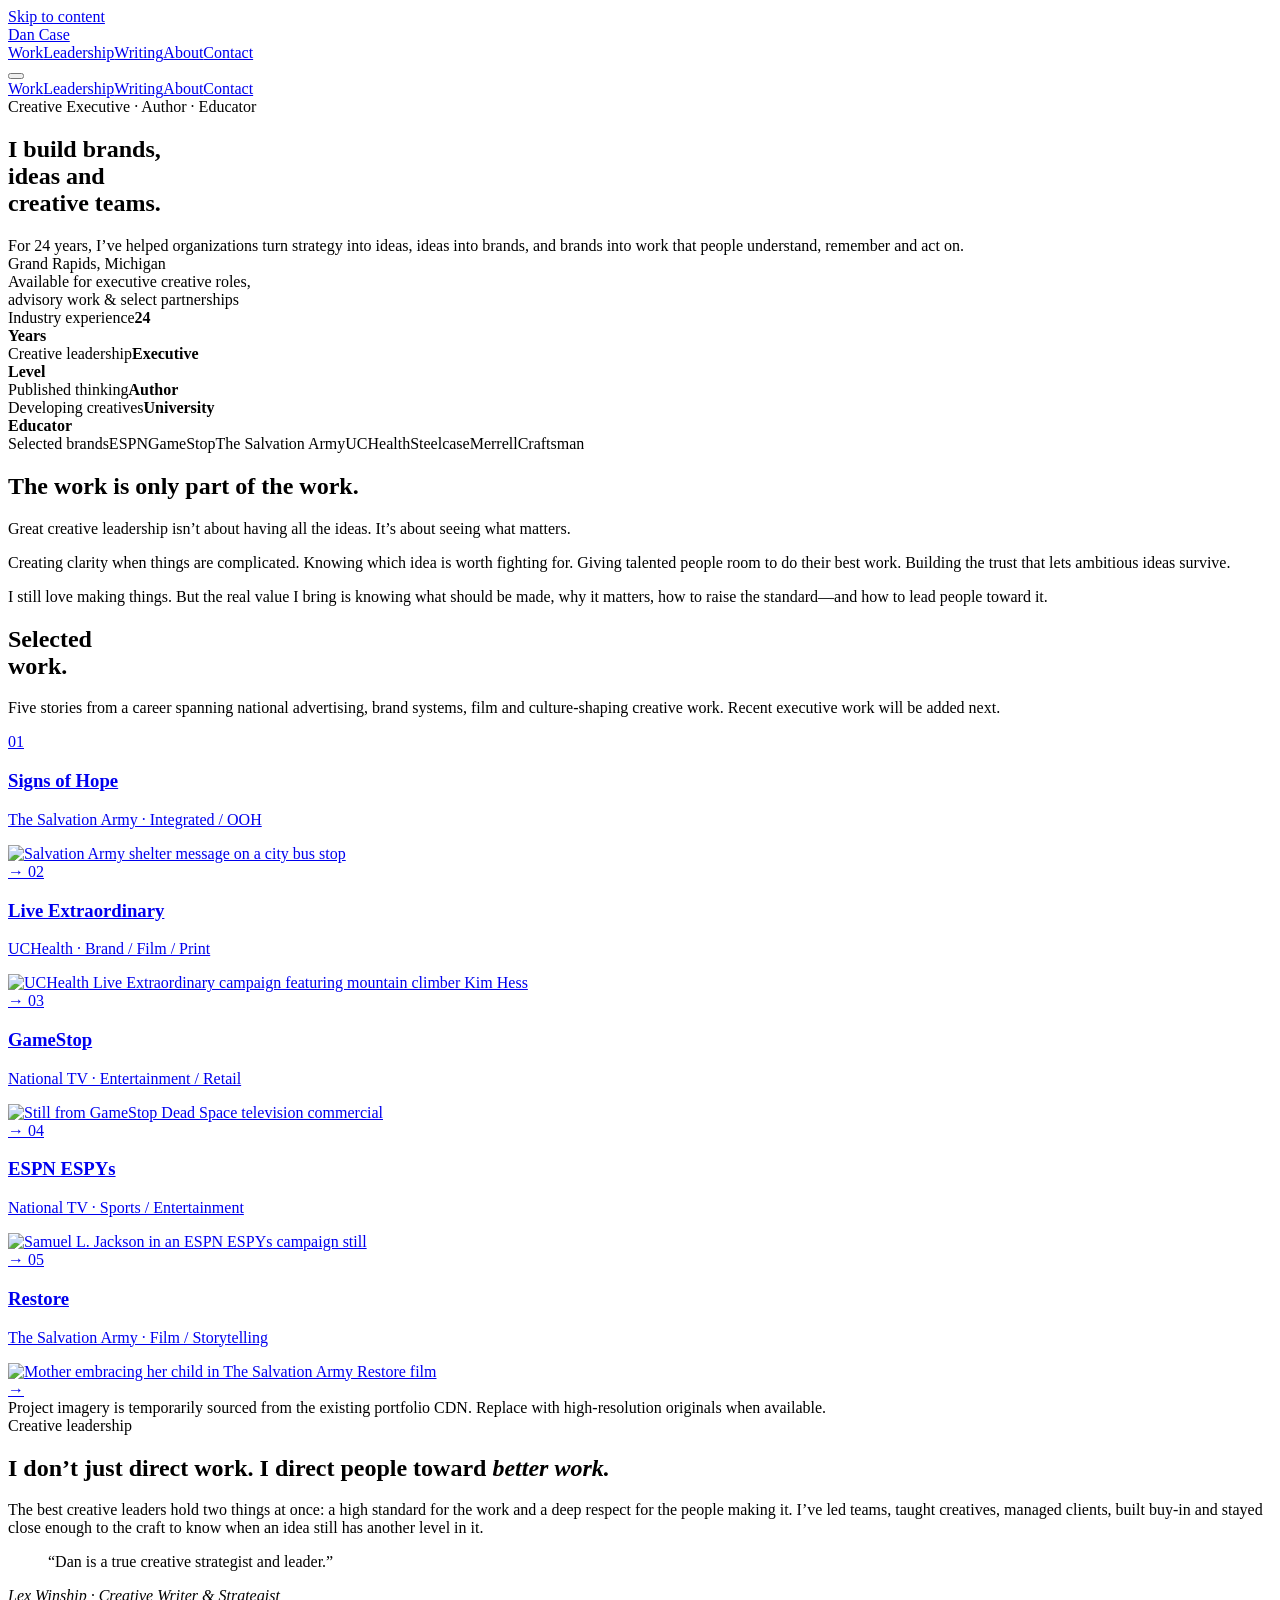
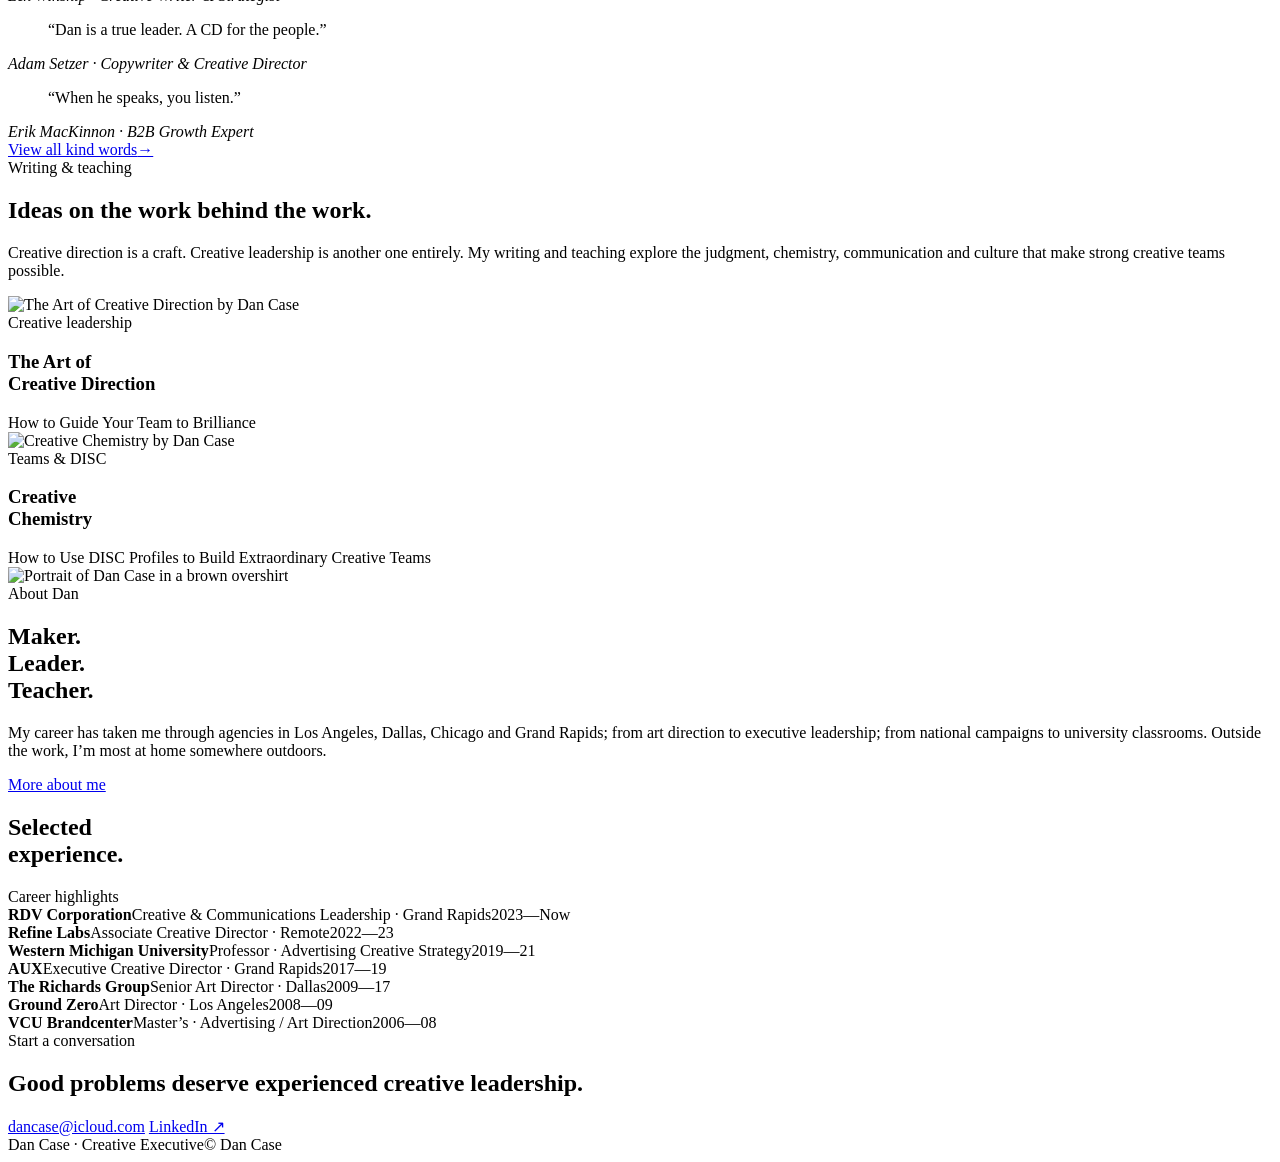
==== index.html @ 17e42d96 "Add V4 homepage" ====
<!doctype html>
<html lang="en">
<head>
  <meta charset="utf-8">
  <meta name="viewport" content="width=device-width, initial-scale=1">
  <title>Dan Case — Creative Executive, Author & Educator</title>
  <meta name="description" content="Dan Case is a creative executive, author and educator with 24 years of experience leading brands, ideas and creative teams.">
  <meta name="theme-color" content="#f3f0e9">
  <link rel="stylesheet" href="styles.css">
</head>
<body>
<a class="skip-link" href="#main">Skip to content</a>
<header class="site-header">
  <div class="shell inner">
    <a class="brand" href="index.html">Dan Case</a>
    <nav class="desktop-nav" aria-label="Primary">
      <a href="#work">Work</a><a href="#leadership">Leadership</a><a href="#writing">Writing</a><a href="about.html">About</a><a class="nav-cta" href="#contact">Contact</a>
    </nav>
    <button class="menu-toggle" aria-label="Open menu" aria-expanded="false"><span></span><span></span></button>
  </div>
</header>
<nav class="mobile-nav" aria-label="Mobile navigation">
  <a href="#work">Work</a><a href="#leadership">Leadership</a><a href="#writing">Writing</a><a href="about.html">About</a><a href="#contact">Contact</a>
</nav>
<main id="main">
  <section class="hero shell">
    <div>
      <div class="eyebrow hero-kicker reveal">Creative Executive · Author · Educator</div>
      <h1 class="reveal">I build brands,<br><span class="serif">ideas</span> and<br>creative teams.</h1>
      <div class="hero-bottom reveal">
        <div class="hero-intro">For 24 years, I’ve helped organizations turn strategy into ideas, ideas into brands, and brands into work that people understand, remember and act on.</div>
        <div class="hero-meta">Grand Rapids, Michigan<br>Available for executive creative roles,<br>advisory work & select partnerships</div>
      </div>
    </div>
  </section>

  <section class="authority">
    <div class="shell">
      <div class="authority-grid reveal">
        <div class="authority-item"><span>Industry experience</span><strong>24<br>Years</strong></div>
        <div class="authority-item"><span>Creative leadership</span><strong>Executive<br>Level</strong></div>
        <div class="authority-item"><span>Published thinking</span><strong>Author</strong></div>
        <div class="authority-item"><span>Developing creatives</span><strong>University<br>Educator</strong></div>
      </div>
      <div class="clients reveal"><span>Selected brands</span><span>ESPN</span><span>GameStop</span><span>The Salvation Army</span><span>UCHealth</span><span>Steelcase</span><span>Merrell</span><span>Craftsman</span></div>
    </div>
  </section>

  <section class="manifesto">
    <div class="shell manifesto-grid">
      <h2 class="reveal">The work is only part of the work.</h2>
      <div class="manifesto-copy reveal">
        <p>Great creative leadership isn’t about having all the ideas. It’s about seeing what matters.</p>
        <p>Creating clarity when things are complicated. Knowing which idea is worth fighting for. Giving talented people room to do their best work. Building the trust that lets ambitious ideas survive.</p>
        <p class="small">I still love making things. But the real value I bring is knowing what should be made, why it matters, how to raise the standard—and how to lead people toward it.</p>
      </div>
    </div>
  </section>

  <section class="work-section" id="work">
    <div class="shell">
      <div class="section-head reveal">
        <h2>Selected<br>work.</h2>
        <p>Five stories from a career spanning national advertising, brand systems, film and culture-shaping creative work. Recent executive work will be added next.</p>
      </div>
      <div class="project-list">
        <a class="project-row reveal" href="work/signs-of-hope.html">
          <span class="project-num">01</span>
          <div class="project-title"><h3>Signs of Hope</h3><p>The Salvation Army · Integrated / OOH</p></div>
          <div class="project-thumb"><img loading="lazy" src="https://images.squarespace-cdn.com/content/v1/55e9b53ee4b0a3c72108a2b1/1442928158625-HU46MUT3TX4I00JU5QZ6/Bus%2BStop%2BAd_Shelter.jpg" alt="Salvation Army shelter message on a city bus stop"></div>
          <span class="project-arrow">→</span>
        </a>
        <a class="project-row reveal" href="work/uchealth.html">
          <span class="project-num">02</span>
          <div class="project-title"><h3>Live Extraordinary</h3><p>UCHealth · Brand / Film / Print</p></div>
          <div class="project-thumb"><img loading="lazy" src="https://images.squarespace-cdn.com/content/v1/55e9b53ee4b0a3c72108a2b1/1517518356595-WW2XIAJB0ELDVUEQ8IM2/UCH-17-0015%2BCSS%2B9x10_875_KimHosp%5B1%5D.jpg" alt="UCHealth Live Extraordinary campaign featuring mountain climber Kim Hess"></div>
          <span class="project-arrow">→</span>
        </a>
        <a class="project-row reveal" href="work/gamestop.html">
          <span class="project-num">03</span>
          <div class="project-title"><h3>GameStop</h3><p>National TV · Entertainment / Retail</p></div>
          <div class="project-thumb"><img loading="lazy" src="https://images.squarespace-cdn.com/content/v1/55e9b53ee4b0a3c72108a2b1/1441404285842-NIL1NC4JOXJO1TNU8RBZ/image-asset.jpeg" alt="Still from GameStop Dead Space television commercial"></div>
          <span class="project-arrow">→</span>
        </a>
        <a class="project-row reveal" href="work/espn-espys.html">
          <span class="project-num">04</span>
          <div class="project-title"><h3>ESPN ESPYs</h3><p>National TV · Sports / Entertainment</p></div>
          <div class="project-thumb"><img loading="lazy" src="https://images.squarespace-cdn.com/content/v1/55e9b53ee4b0a3c72108a2b1/1441474328597-WEY9XB462XA10ME34HMU/image-asset.jpeg" alt="Samuel L. Jackson in an ESPN ESPYs campaign still"></div>
          <span class="project-arrow">→</span>
        </a>
        <a class="project-row reveal" href="work/restore.html">
          <span class="project-num">05</span>
          <div class="project-title"><h3>Restore</h3><p>The Salvation Army · Film / Storytelling</p></div>
          <div class="project-thumb"><img loading="lazy" src="https://images.squarespace-cdn.com/content/v1/55e9b53ee4b0a3c72108a2b1/1461680599528-1DSRPW1G9P9OZCP0UV26/image-asset.jpeg" alt="Mother embracing her child in The Salvation Army Restore film"></div>
          <span class="project-arrow">→</span>
        </a>
      </div>
      <div class="work-note">Project imagery is temporarily sourced from the existing portfolio CDN. Replace with high-resolution originals when available.</div>
    </div>
  </section>

  <section class="leadership" id="leadership">
    <div class="shell">
      <div class="eyebrow reveal">Creative leadership</div>
      <h2 class="reveal">I don’t just direct work. I direct people toward <em>better work.</em></h2>
      <div class="leadership-grid">
        <div class="leadership-copy reveal">The best creative leaders hold two things at once: a high standard for the work and a deep respect for the people making it. I’ve led teams, taught creatives, managed clients, built buy-in and stayed close enough to the craft to know when an idea still has another level in it.</div>
        <div class="testimonials reveal">
          <div class="quote"><blockquote>“Dan is a true creative strategist and leader.”</blockquote><cite>Lex Winship · Creative Writer & Strategist</cite></div>
          <div class="quote"><blockquote>“Dan is a true leader. A CD for the people.”</blockquote><cite>Adam Setzer · Copywriter & Creative Director</cite></div>
          <div class="quote"><blockquote>“When he speaks, you listen.”</blockquote><cite>Erik MacKinnon · B2B Growth Expert</cite></div>
          <a class="testimonial-link" href="kind-words.html"><span>View all kind words</span><span>→</span></a>
        </div>
      </div>
    </div>
  </section>

  <section class="writing" id="writing">
    <div class="shell writing-grid">
      <div class="writing-copy reveal">
        <div class="eyebrow">Writing & teaching</div>
        <h2>Ideas on the work behind the work.</h2>
        <p>Creative direction is a craft. Creative leadership is another one entirely. My writing and teaching explore the judgment, chemistry, communication and culture that make strong creative teams possible.</p>
      </div>
      <div class="books reveal" aria-label="Books by Dan Case">
        <article class="book-card image-book-card dark-book">
          <div class="book-art wide-book-art"><img loading="lazy" src="assets/images/books/the-art-of-creative-direction.webp" alt="The Art of Creative Direction by Dan Case"></div>
          <div class="book-meta">
            <div class="book-small">Creative leadership</div>
            <h3>The Art of<br>Creative Direction</h3>
            <div class="author">How to Guide Your Team to Brilliance</div>
          </div>
        </article>
        <article class="book-card image-book-card light-book">
          <div class="book-art"><img loading="lazy" src="assets/images/books/creative-chemistry.webp" alt="Creative Chemistry by Dan Case"></div>
          <div class="book-meta">
            <div class="book-small">Teams & DISC</div>
            <h3>Creative<br>Chemistry</h3>
            <div class="author">How to Use DISC Profiles to Build Extraordinary Creative Teams</div>
          </div>
        </article>
      </div>
    </div>
  </section>

  <section class="about-preview">
    <div class="shell about-preview-grid">
      <div class="about-image reveal"><img src="assets/images/about/image1.webp" alt="Portrait of Dan Case in a brown overshirt"></div>
      <div class="about-copy reveal">
        <div class="eyebrow">About Dan</div>
        <h2>Maker.<br>Leader.<br>Teacher.</h2>
        <p>My career has taken me through agencies in Los Angeles, Dallas, Chicago and Grand Rapids; from art direction to executive leadership; from national campaigns to university classrooms. Outside the work, I’m most at home somewhere outdoors.</p>
        <a class="text-link" href="about.html"><span>More about me</span><span class="line"></span></a>
      </div>
    </div>
  </section>

  <section class="experience" id="experience">
    <div class="shell">
      <div class="experience-head reveal"><h2>Selected<br>experience.</h2><div class="eyebrow">Career highlights</div></div>
      <div class="role-list reveal">
        <div class="role"><strong>RDV Corporation</strong><span>Creative & Communications Leadership · Grand Rapids</span><span class="year">2023—Now</span></div>
        <div class="role"><strong>Refine Labs</strong><span>Associate Creative Director · Remote</span><span class="year">2022—23</span></div>
        <div class="role"><strong>Western Michigan University</strong><span>Professor · Advertising Creative Strategy</span><span class="year">2019—21</span></div>
        <div class="role"><strong>AUX</strong><span>Executive Creative Director · Grand Rapids</span><span class="year">2017—19</span></div>
        <div class="role"><strong>The Richards Group</strong><span>Senior Art Director · Dallas</span><span class="year">2009—17</span></div>
        <div class="role"><strong>Ground Zero</strong><span>Art Director · Los Angeles</span><span class="year">2008—09</span></div>
        <div class="role"><strong>VCU Brandcenter</strong><span>Master’s · Advertising / Art Direction</span><span class="year">2006—08</span></div>
      </div>
    </div>
  </section>

  <section class="contact" id="contact">
    <div class="shell">
      <div class="eyebrow reveal">Start a conversation</div>
      <h2 class="reveal">Good problems deserve experienced creative leadership.</h2>
      <div class="contact-actions reveal">
        <a class="pill" href="mailto:dancase@icloud.com">dancase@icloud.com</a>
        <a class="pill" href="https://www.linkedin.com/in/danielrcase" target="_blank" rel="noopener">LinkedIn ↗</a>
      </div>
      <footer class="footer"><span>Dan Case · Creative Executive</span><span>© <span data-year></span> Dan Case</span></footer>
    </div>
  </section>
</main>
<script src="script.js"></script>
</body>
</html>
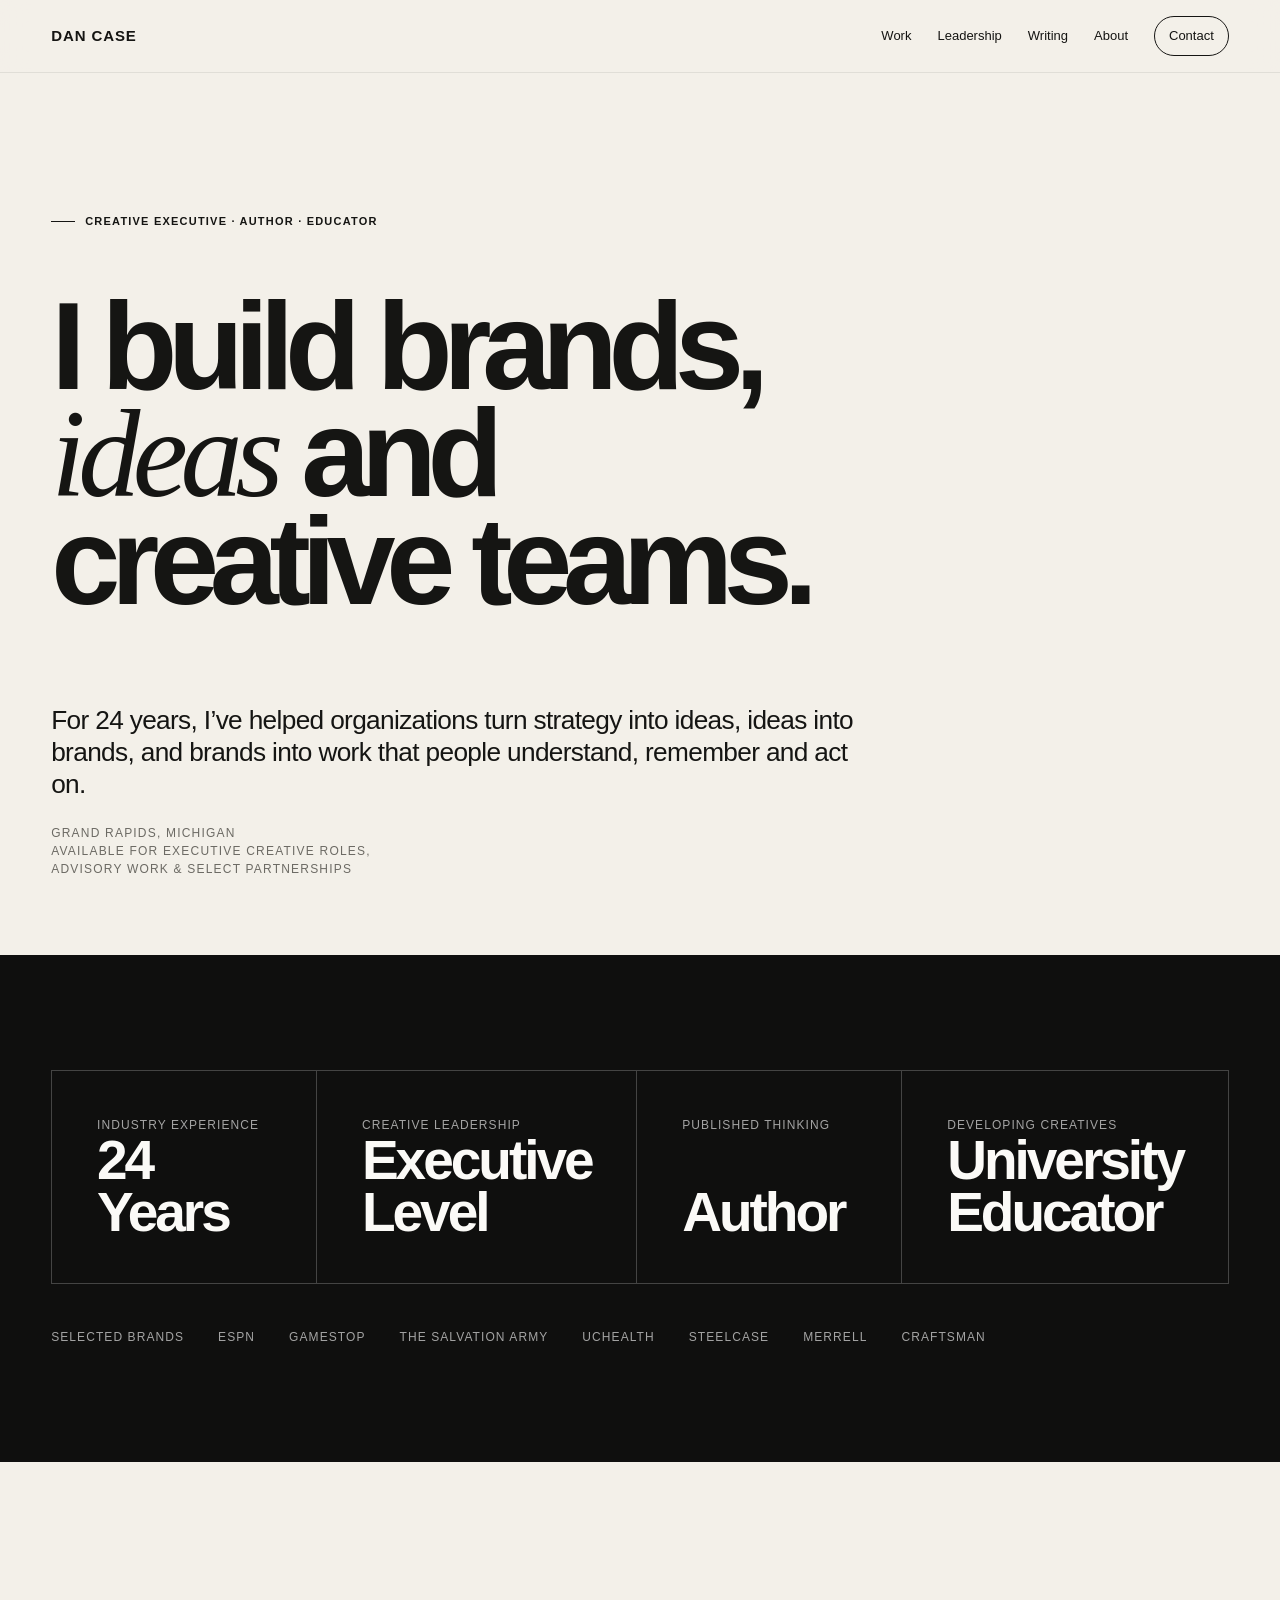
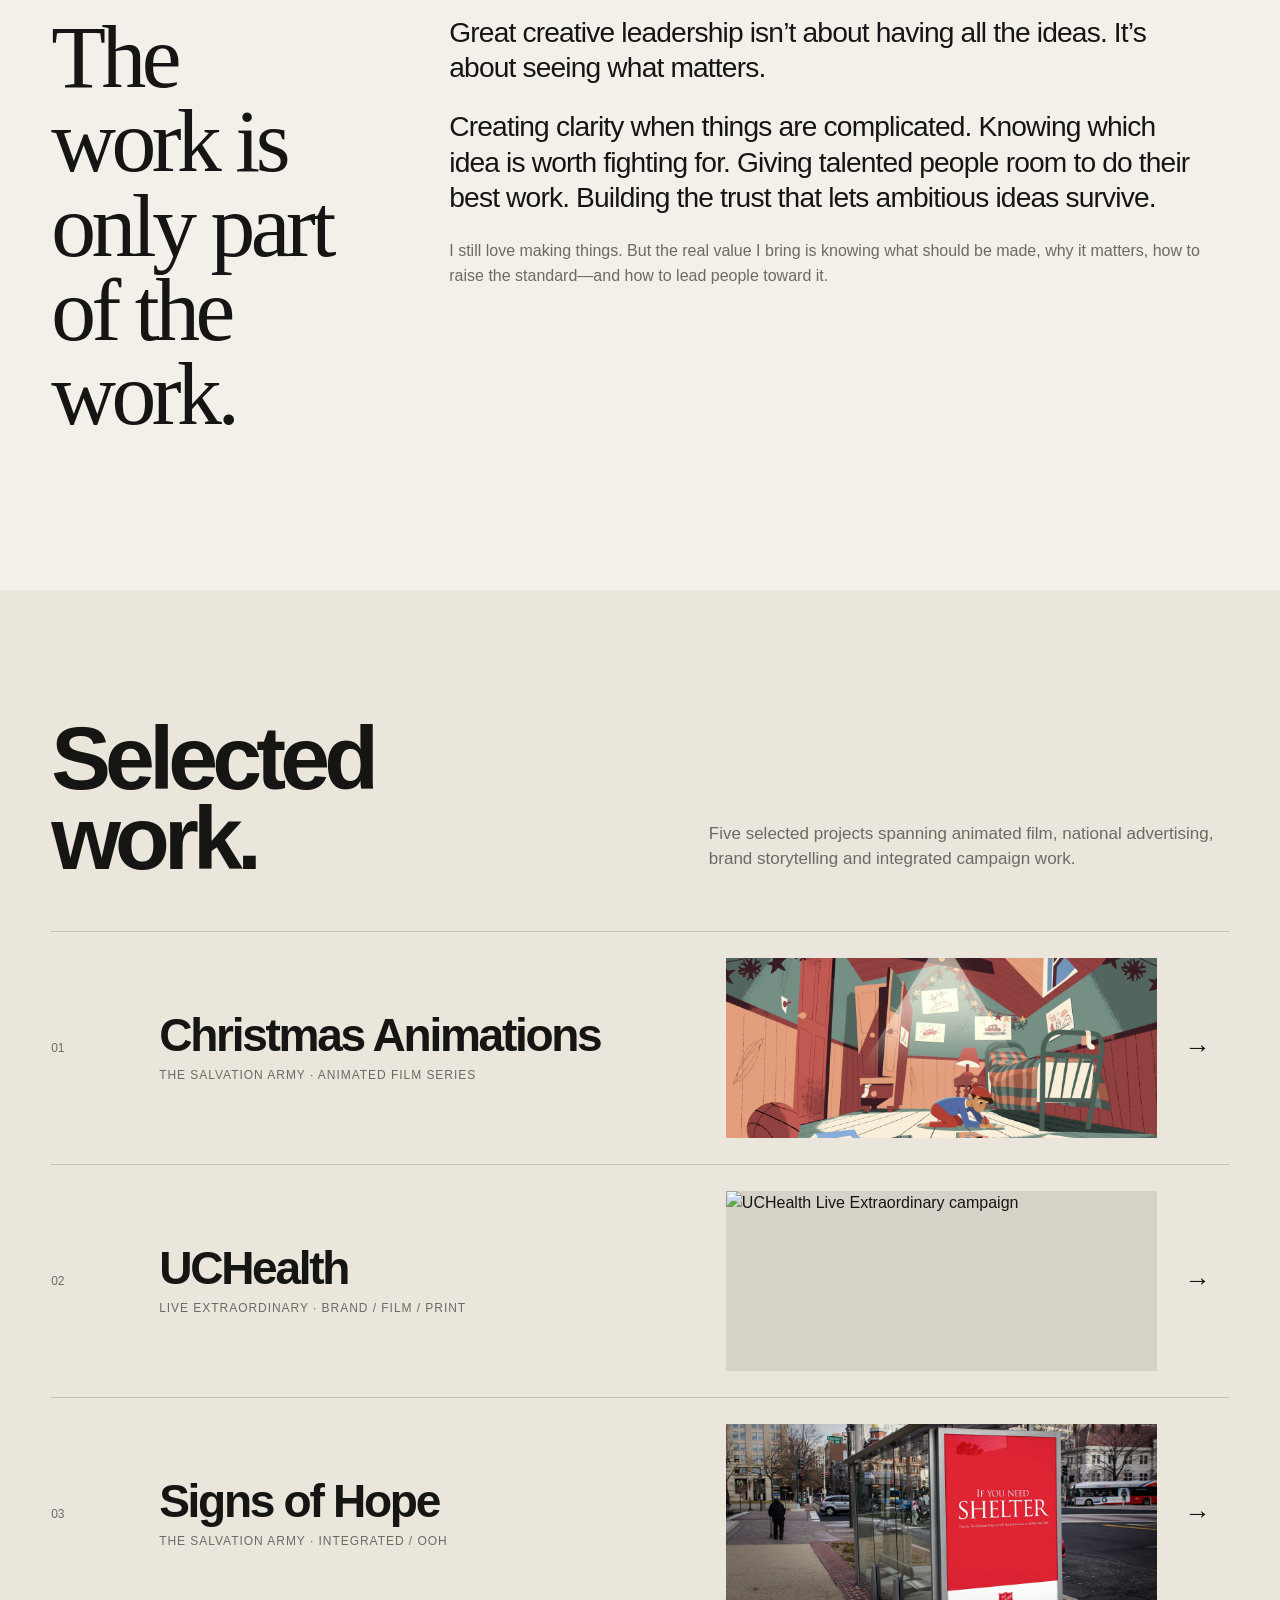
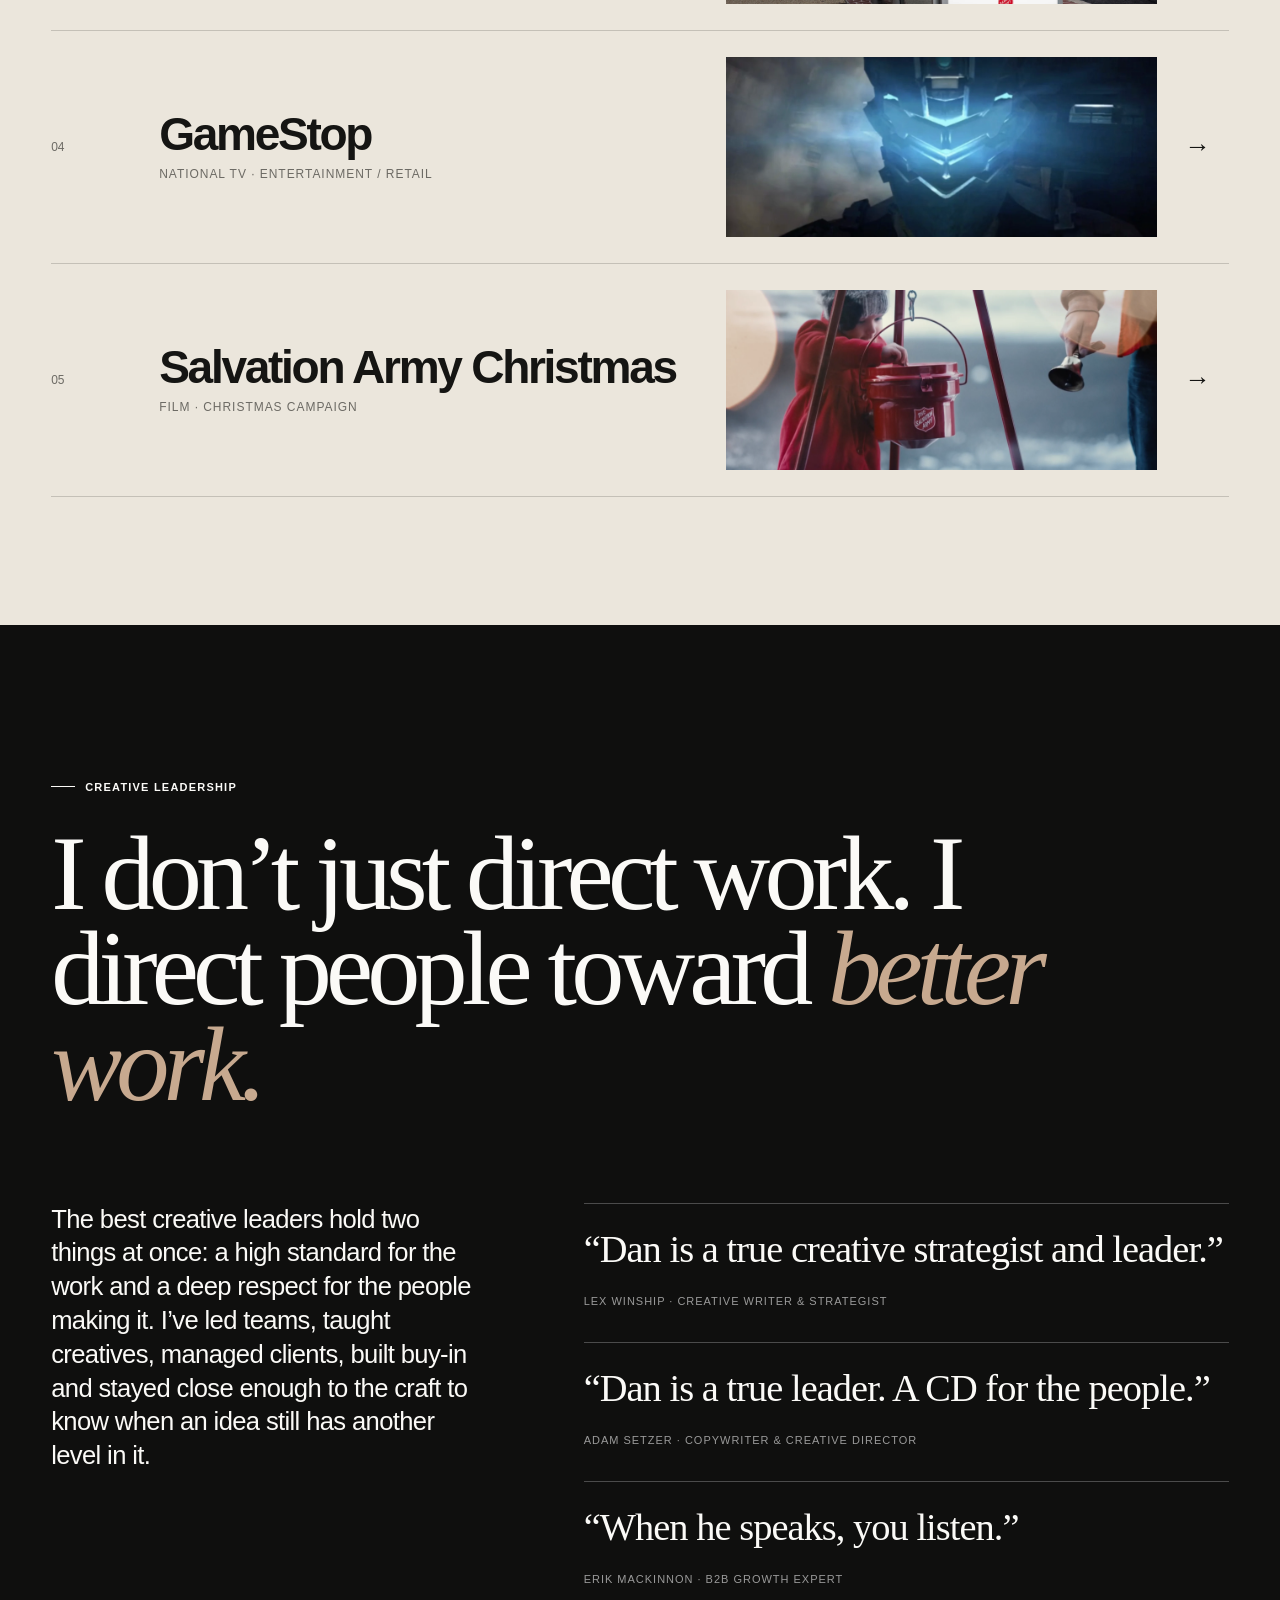
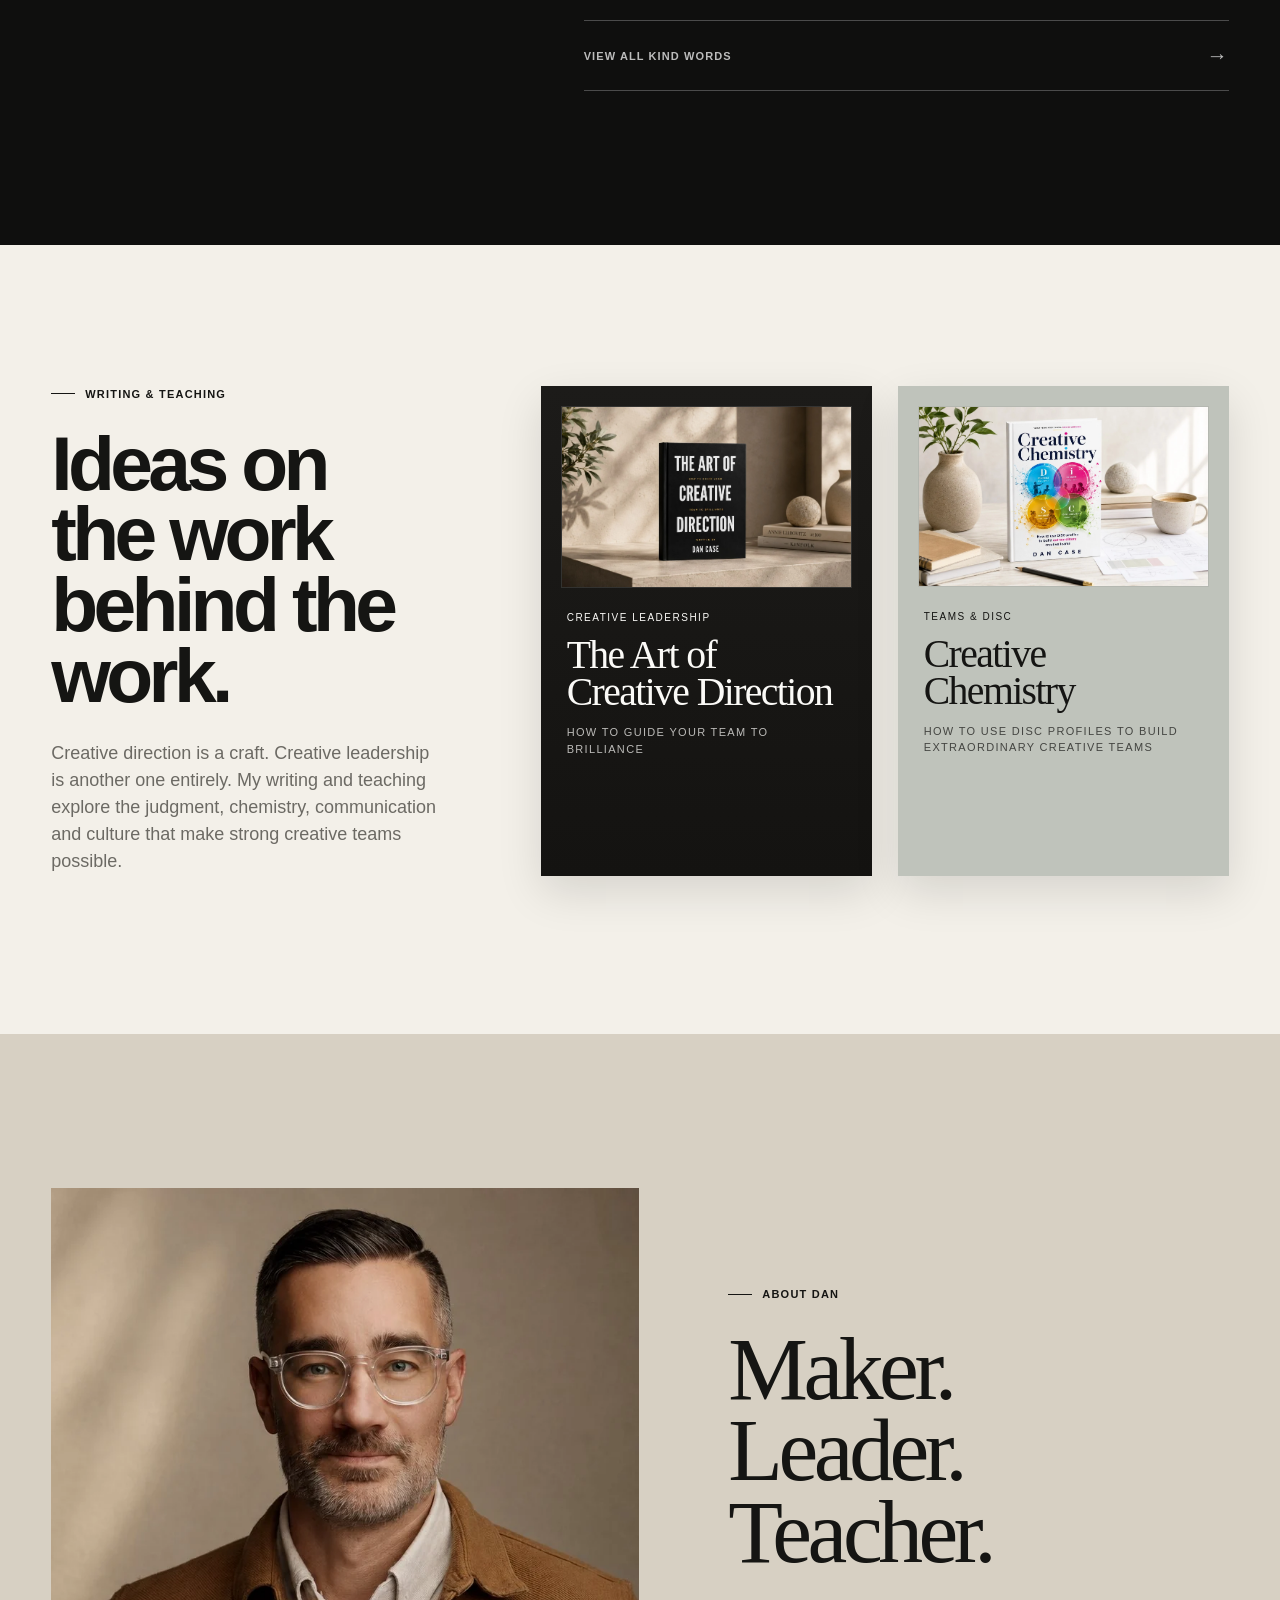
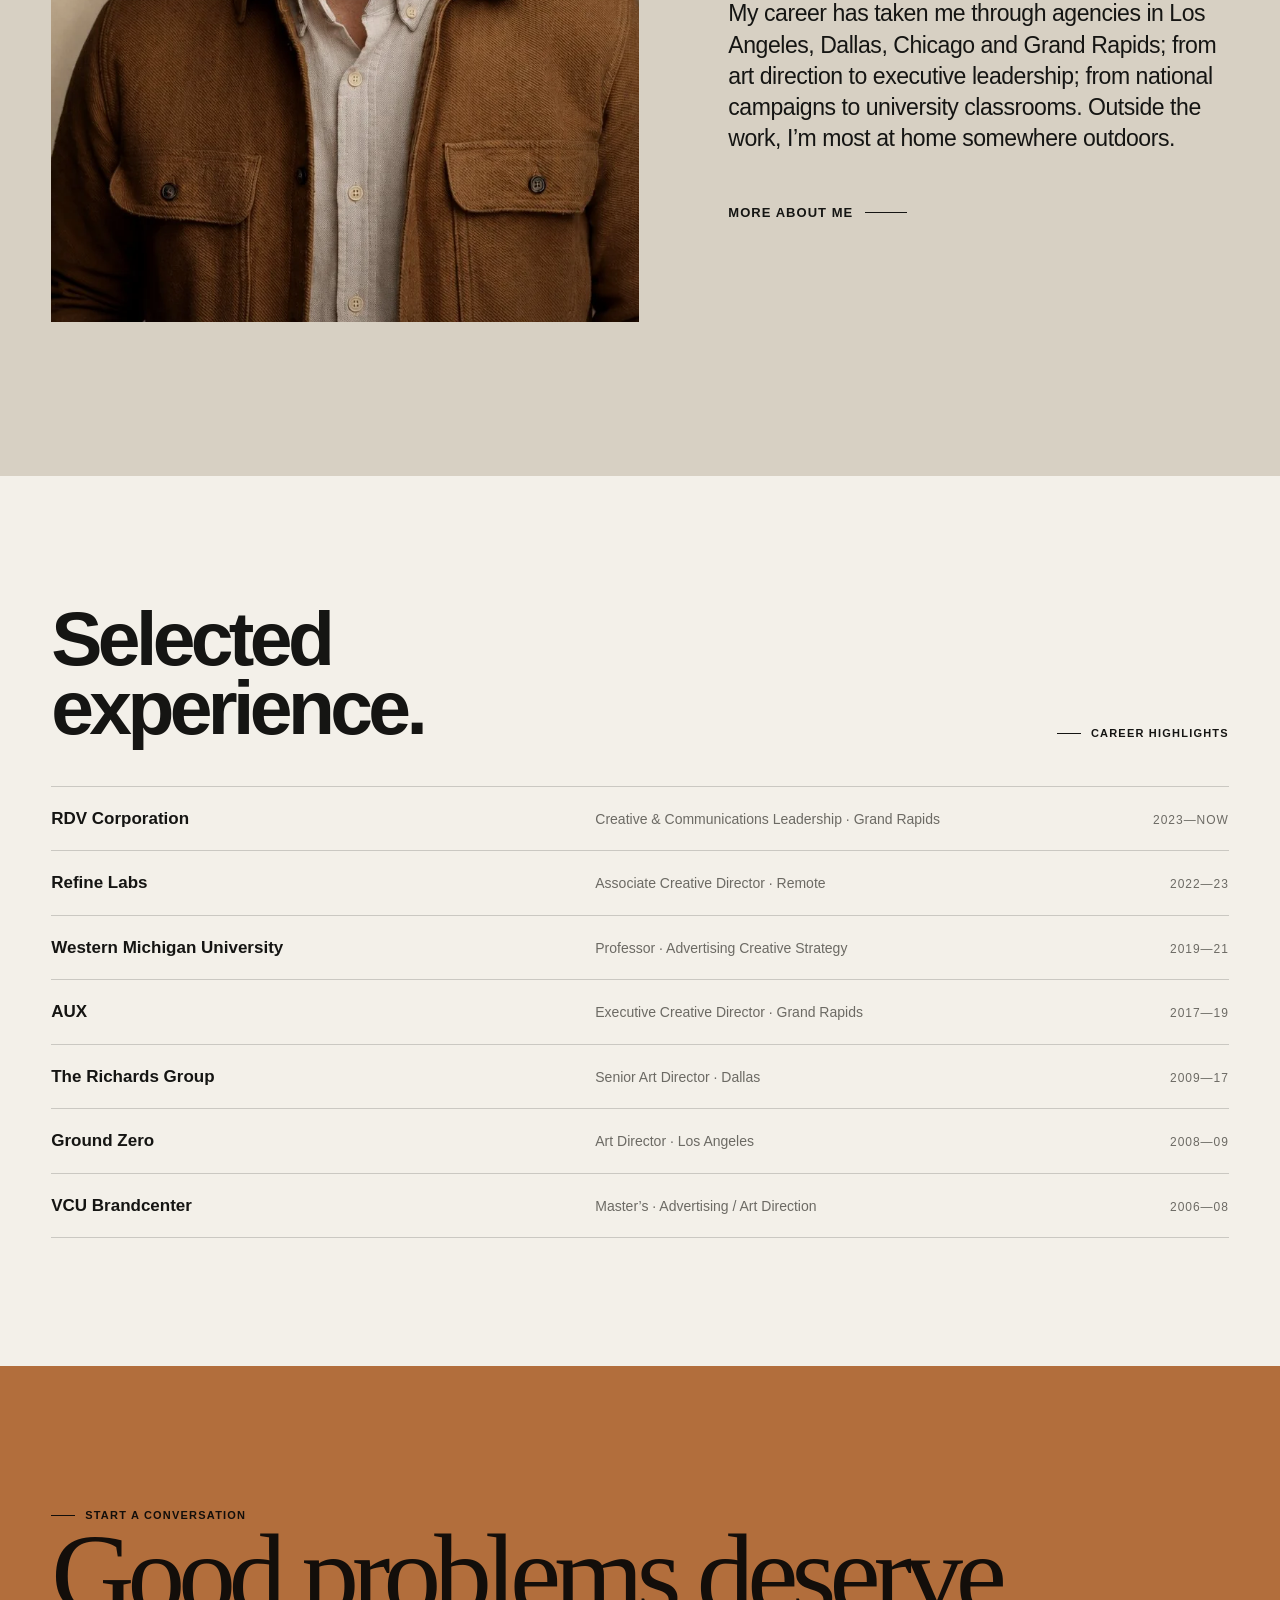
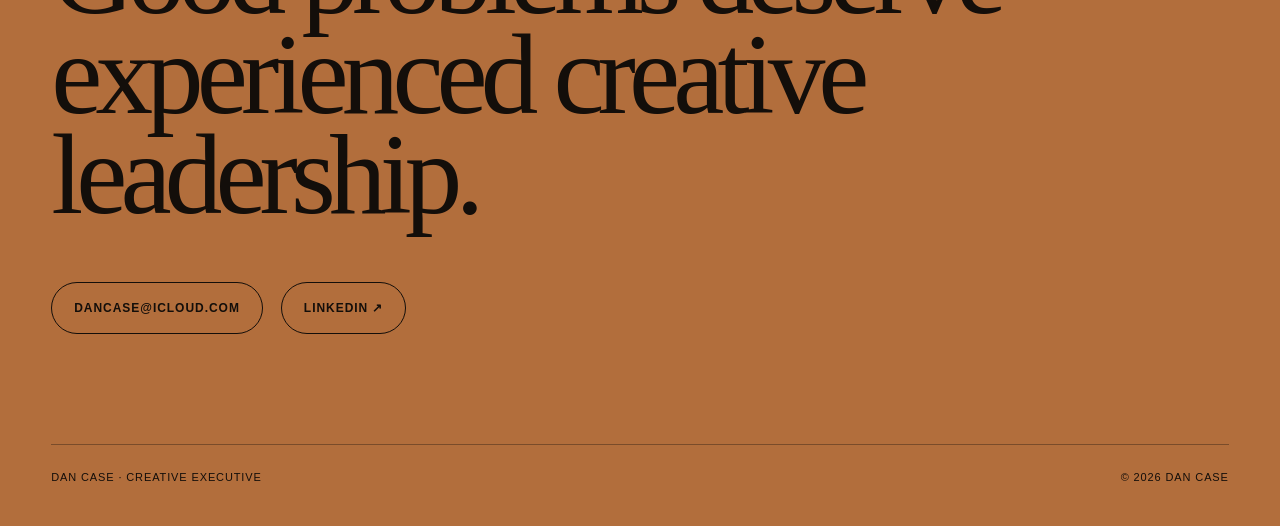
==== commit 7f183378: "V14 GitHubReady" ====
--- a/index.html
+++ b/index.html
@@ -61,41 +61,39 @@
     <div class="shell">
       <div class="section-head reveal">
         <h2>Selected<br>work.</h2>
-        <p>Five stories from a career spanning national advertising, brand systems, film and culture-shaping creative work. Recent executive work will be added next.</p>
+        <p>Five selected projects spanning animated film, national advertising, brand storytelling and integrated campaign work.</p>
       </div>
       <div class="project-list">
-        <a class="project-row reveal" href="work/signs-of-hope.html">
+        <a class="project-row reveal" href="work/salvation-army-christmas-animation.html">
           <span class="project-num">01</span>
-          <div class="project-title"><h3>Signs of Hope</h3><p>The Salvation Army · Integrated / OOH</p></div>
-          <div class="project-thumb"><img loading="lazy" src="https://images.squarespace-cdn.com/content/v1/55e9b53ee4b0a3c72108a2b1/1442928158625-HU46MUT3TX4I00JU5QZ6/Bus%2BStop%2BAd_Shelter.jpg" alt="Salvation Army shelter message on a city bus stop"></div>
-          <span class="project-arrow">→</span>
+          <div class="project-title"><h3>Christmas Animations</h3><p>The Salvation Army · Animated Film Series</p></div>
+          <div class="project-thumb"><img loading="lazy" src="assets/images/work/sa-animation-hero.webp" alt="The Salvation Army Christmas animation series"></div><span class="project-arrow">→</span>
         </a>
         <a class="project-row reveal" href="work/uchealth.html">
           <span class="project-num">02</span>
-          <div class="project-title"><h3>Live Extraordinary</h3><p>UCHealth · Brand / Film / Print</p></div>
-          <div class="project-thumb"><img loading="lazy" src="https://images.squarespace-cdn.com/content/v1/55e9b53ee4b0a3c72108a2b1/1517518356595-WW2XIAJB0ELDVUEQ8IM2/UCH-17-0015%2BCSS%2B9x10_875_KimHosp%5B1%5D.jpg" alt="UCHealth Live Extraordinary campaign featuring mountain climber Kim Hess"></div>
+          <div class="project-title"><h3>UCHealth</h3><p>Live Extraordinary · Brand / Film / Print</p></div>
+          <div class="project-thumb"><img loading="lazy" src="https://www.dropbox.com/scl/fi/bo1zzl452pdhupg2t3aoq/Screenshot-2026-08-28-at-2.02.09-PM.png?rlkey=hh07iwen4odmr2de15lyogk36&raw=1" alt="UCHealth Live Extraordinary campaign"></div>
+          <span class="project-arrow">→</span>
+        </a>
+        <a class="project-row reveal" href="work/signs-of-hope.html">
+          <span class="project-num">03</span>
+          <div class="project-title"><h3>Signs of Hope</h3><p>The Salvation Army · Integrated / OOH</p></div>
+          <div class="project-thumb"><img loading="lazy" src="assets/images/work/signs-bus-shelter.webp" alt="Salvation Army shelter message on a city bus stop"></div>
           <span class="project-arrow">→</span>
         </a>
         <a class="project-row reveal" href="work/gamestop.html">
-          <span class="project-num">03</span>
+          <span class="project-num">04</span>
           <div class="project-title"><h3>GameStop</h3><p>National TV · Entertainment / Retail</p></div>
-          <div class="project-thumb"><img loading="lazy" src="https://images.squarespace-cdn.com/content/v1/55e9b53ee4b0a3c72108a2b1/1441404285842-NIL1NC4JOXJO1TNU8RBZ/image-asset.jpeg" alt="Still from GameStop Dead Space television commercial"></div>
+          <div class="project-thumb"><img loading="lazy" src="assets/images/work/gamestop-hero.webp" alt="Still from GameStop Dead Space television commercial"></div>
           <span class="project-arrow">→</span>
         </a>
-        <a class="project-row reveal" href="work/espn-espys.html">
-          <span class="project-num">04</span>
-          <div class="project-title"><h3>ESPN ESPYs</h3><p>National TV · Sports / Entertainment</p></div>
-          <div class="project-thumb"><img loading="lazy" src="https://images.squarespace-cdn.com/content/v1/55e9b53ee4b0a3c72108a2b1/1441474328597-WEY9XB462XA10ME34HMU/image-asset.jpeg" alt="Samuel L. Jackson in an ESPN ESPYs campaign still"></div>
-          <span class="project-arrow">→</span>
-        </a>
-        <a class="project-row reveal" href="work/restore.html">
+        <a class="project-row reveal" href="work/salvation-army-christmas.html">
           <span class="project-num">05</span>
-          <div class="project-title"><h3>Restore</h3><p>The Salvation Army · Film / Storytelling</p></div>
-          <div class="project-thumb"><img loading="lazy" src="https://images.squarespace-cdn.com/content/v1/55e9b53ee4b0a3c72108a2b1/1461680599528-1DSRPW1G9P9OZCP0UV26/image-asset.jpeg" alt="Mother embracing her child in The Salvation Army Restore film"></div>
+          <div class="project-title"><h3>Salvation Army Christmas</h3><p>Film · Christmas Campaign</p></div>
+          <div class="project-thumb"><img loading="lazy" src="assets/images/work/sa-christmas-hero.webp" alt="The Salvation Army Christmas campaign"></div>
           <span class="project-arrow">→</span>
         </a>
       </div>
-      <div class="work-note">Project imagery is temporarily sourced from the existing portfolio CDN. Replace with high-resolution originals when available.</div>
     </div>
   </section>
 
@@ -145,7 +143,7 @@
 
   <section class="about-preview">
     <div class="shell about-preview-grid">
-      <div class="about-image reveal"><img src="assets/images/about/image1.webp" alt="Portrait of Dan Case in a brown overshirt"></div>
+      <div class="about-image reveal"><img src="assets/images/about/image1-styled.webp" alt="Portrait of Dan Case in a brown overshirt"></div>
       <div class="about-copy reveal">
         <div class="eyebrow">About Dan</div>
         <h2>Maker.<br>Leader.<br>Teacher.</h2>
--- a/styles.css
+++ b/styles.css
@@ -0,0 +1,396 @@
+:root {
+  --ink: #151513;
+  --paper: #f3f0e9;
+  --paper-2: #ebe6dc;
+  --warm: #b26e3c;
+  --line: rgba(21, 21, 19, 0.18);
+  --muted: #6c6a64;
+  --black: #0f0f0e;
+  --white: #fbfaf7;
+  --serif: "Iowan Old Style", "Palatino Linotype", Baskerville, Georgia, serif;
+  --sans: "Helvetica Neue", Helvetica, Arial, sans-serif;
+  --max: 1440px;
+  --pad: clamp(22px, 4vw, 64px);
+}
+
+* { box-sizing: border-box; }
+html { scroll-behavior: smooth; background: var(--paper); }
+body {
+  margin: 0;
+  font-family: var(--sans);
+  color: var(--ink);
+  background: var(--paper);
+  font-size: 16px;
+  line-height: 1.5;
+  -webkit-font-smoothing: antialiased;
+  text-rendering: optimizeLegibility;
+}
+body.menu-open { overflow: hidden; }
+a { color: inherit; text-decoration: none; }
+img { display: block; width: 100%; height: auto; }
+button { font: inherit; }
+::selection { background: var(--ink); color: var(--paper); }
+
+.skip-link {
+  position: fixed; left: 16px; top: -100px; z-index: 1000;
+  background: var(--black); color: white; padding: 10px 14px;
+}
+.skip-link:focus { top: 16px; }
+
+.shell { width: min(100%, var(--max)); margin: 0 auto; padding-left: var(--pad); padding-right: var(--pad); }
+.rule { border-top: 1px solid var(--line); }
+.eyebrow {
+  display: flex; align-items: center; gap: 10px;
+  text-transform: uppercase; letter-spacing: .11em; font-size: 11px; font-weight: 700;
+}
+.eyebrow::before { content: ""; width: 24px; height: 1px; background: currentColor; }
+
+.site-header {
+  position: fixed; inset: 0 0 auto 0; z-index: 100;
+  background: rgba(243,240,233,.88);
+  backdrop-filter: blur(14px);
+  border-bottom: 1px solid rgba(21,21,19,.08);
+}
+.site-header .inner {
+  height: 72px; display: flex; align-items: center; justify-content: space-between;
+}
+.brand { font-size: 15px; font-weight: 800; letter-spacing: .06em; text-transform: uppercase; }
+.desktop-nav { display: flex; align-items: center; gap: 26px; font-size: 13px; }
+.desktop-nav a { position: relative; }
+.desktop-nav a::after {
+  content: ""; position: absolute; left: 0; right: 100%; bottom: -5px; height: 1px; background: var(--ink); transition: right .25s ease;
+}
+.desktop-nav a:hover::after { right: 0; }
+.nav-cta { border: 1px solid var(--ink); padding: 9px 14px; border-radius: 999px; }
+.nav-cta::after { display: none; }
+.menu-toggle { display: none; background: none; border: 0; padding: 8px; cursor: pointer; }
+.menu-toggle span { display: block; width: 23px; height: 1px; background: var(--ink); margin: 6px 0; }
+.mobile-nav {
+  display: none; position: fixed; inset: 72px 0 0; z-index: 99; background: var(--paper);
+  padding: 28px var(--pad) 48px;
+}
+.mobile-nav a { display: block; padding: 18px 0; border-bottom: 1px solid var(--line); font-size: clamp(30px, 9vw, 54px); letter-spacing: -.04em; }
+.mobile-nav.open { display: block; }
+
+main { padding-top: 72px; }
+
+.hero {
+  min-height: min(920px, calc(100vh - 72px));
+  display: grid; align-items: end;
+  padding-top: clamp(70px, 11vw, 160px);
+  padding-bottom: clamp(44px, 6vw, 90px);
+}
+.hero-kicker { margin-bottom: clamp(30px, 5vw, 76px); }
+.hero h1 {
+  margin: 0; max-width: 1180px;
+  font-size: clamp(61px, 9.7vw, 158px);
+  line-height: .86; letter-spacing: -.075em; font-weight: 650;
+}
+.hero h1 .serif { font-family: var(--serif); font-weight: 400; font-style: italic; letter-spacing: -.06em; }
+.hero-bottom {
+  display: flex;
+  flex-direction: column;
+  align-items: flex-start;
+  gap: 24px;
+  margin-top: clamp(44px, 7vw, 100px);
+}
+.hero-intro { max-width: 820px; font-size: clamp(19px, 2.05vw, 31px); line-height: 1.22; letter-spacing: -.025em; }
+.hero-meta { font-size: 12px; text-transform: uppercase; letter-spacing: .1em; color: var(--muted); text-align: left; }
+
+.authority { background: var(--black); color: var(--white); padding: clamp(70px, 9vw, 130px) 0; }
+.authority-grid {
+  display: grid; grid-template-columns: repeat(4, 1fr); border-top: 1px solid rgba(255,255,255,.22); border-left: 1px solid rgba(255,255,255,.22);
+}
+.authority-item { padding: clamp(24px, 3.5vw, 52px); border-right: 1px solid rgba(255,255,255,.22); border-bottom: 1px solid rgba(255,255,255,.22); min-height: 210px; display: flex; flex-direction: column; justify-content: space-between; }
+.authority-item strong { font-size: clamp(32px, 4.3vw, 66px); letter-spacing: -.055em; line-height: .95; font-weight: 550; }
+.authority-item span { color: rgba(255,255,255,.62); font-size: 12px; text-transform: uppercase; letter-spacing: .09em; }
+.clients { margin-top: 44px; color: rgba(255,255,255,.62); display: flex; gap: 20px 34px; flex-wrap: wrap; font-size: 12px; text-transform: uppercase; letter-spacing: .09em; }
+
+.manifesto { padding: clamp(90px, 12vw, 180px) 0; }
+.manifesto-grid { display: grid; grid-template-columns: .55fr 1.45fr; gap: clamp(40px, 8vw, 140px); }
+.manifesto h2 { margin: 0; font-family: var(--serif); font-size: clamp(46px, 7vw, 108px); line-height: .94; font-weight: 400; letter-spacing: -.05em; }
+.manifesto-copy { max-width: 760px; }
+.manifesto-copy p { margin: 0 0 24px; font-size: clamp(21px, 2.2vw, 32px); line-height: 1.25; letter-spacing: -.03em; }
+.manifesto-copy p:last-child { margin-bottom: 0; }
+.manifesto-copy .small { font-size: 16px; line-height: 1.55; letter-spacing: 0; color: var(--muted); }
+
+.section-head { display: grid; grid-template-columns: .7fr 1.3fr; gap: 40px; align-items: end; margin-bottom: 52px; }
+.section-head h2 { margin: 0; font-size: clamp(50px, 7vw, 102px); line-height: .9; letter-spacing: -.065em; font-weight: 600; }
+.section-head p { margin: 0 0 7px auto; max-width: 520px; font-size: 17px; color: var(--muted); }
+
+.work-section { padding: clamp(80px, 10vw, 150px) 0; background: var(--paper-2); }
+.project-list { border-top: 1px solid var(--line); }
+.project-row {
+  display: grid; grid-template-columns: 80px 1fr minmax(320px, .8fr) 44px; gap: 28px; align-items: center;
+  padding: 26px 0; border-bottom: 1px solid var(--line); transition: opacity .2s ease;
+}
+.project-list:hover .project-row { opacity: .42; }
+.project-list .project-row:hover { opacity: 1; }
+.project-num { font-size: 12px; color: var(--muted); }
+.project-title h3 { margin: 0 0 7px; font-size: clamp(28px, 3.6vw, 58px); line-height: 1; letter-spacing: -.05em; font-weight: 570; }
+.project-title p { margin: 0; font-size: 12px; text-transform: uppercase; letter-spacing: .08em; color: var(--muted); }
+.project-thumb { height: 180px; overflow: hidden; background: #d7d2c8; }
+.project-thumb img { height: 100%; object-fit: cover; filter: saturate(.9); transition: transform .45s ease, filter .35s ease; }
+.project-row:hover .project-thumb img { transform: scale(1.025); filter: saturate(1.05); }
+.project-arrow { font-size: 26px; transform: translateX(0); transition: transform .25s ease; }
+.project-row:hover .project-arrow { transform: translateX(6px); }
+.work-note { margin-top: 28px; font-size: 12px; color: var(--muted); }
+
+
+/* V14 section-label spacing */
+.leadership > .shell > .eyebrow { margin-bottom: clamp(24px, 2.4vw, 38px); }
+.writing-copy > .eyebrow { margin-bottom: clamp(22px, 2vw, 32px); }
+.about-copy > .eyebrow { margin-bottom: clamp(22px, 2vw, 32px); }
+
+.leadership { padding: clamp(90px, 12vw, 180px) 0; background: var(--black); color: var(--white); }
+.leadership h2 { margin: 0; max-width: 1100px; font-family: var(--serif); font-weight: 400; font-size: clamp(54px, 8.3vw, 126px); line-height: .9; letter-spacing: -.055em; }
+.leadership h2 em { color: #c7a98f; font-weight: 400; }
+.leadership-grid { display: grid; grid-template-columns: .8fr 1.2fr; gap: clamp(50px, 8vw, 130px); margin-top: 90px; }
+.leadership-copy { font-size: clamp(20px, 2vw, 29px); line-height: 1.32; letter-spacing: -.025em; }
+.testimonials { border-top: 1px solid rgba(255,255,255,.25); }
+.quote { padding: 24px 0 30px; border-bottom: 1px solid rgba(255,255,255,.25); }
+.quote blockquote { margin: 0 0 18px; font-family: var(--serif); font-size: clamp(26px, 3vw, 43px); line-height: 1.1; letter-spacing: -.025em; }
+.quote cite { font-style: normal; font-size: 11px; letter-spacing: .09em; text-transform: uppercase; color: rgba(255,255,255,.58); }
+.testimonial-link { display: flex; align-items: center; justify-content: space-between; gap: 24px; padding: 24px 0; border-bottom: 1px solid rgba(255,255,255,.25); font-size: 11px; font-weight: 700; letter-spacing: .1em; text-transform: uppercase; color: rgba(255,255,255,.72); transition: color .2s ease; }
+.testimonial-link span:last-child { font-size: 21px; line-height: 1; transform: translateX(0); transition: transform .25s ease; }
+.testimonial-link:hover { color: var(--white); }
+.testimonial-link:hover span:last-child { transform: translateX(6px); }
+
+.writing { padding: clamp(90px, 11vw, 170px) 0; }
+.writing-grid { display: grid; grid-template-columns: .72fr 1.28fr; gap: clamp(50px, 8vw, 120px); align-items: start; }
+.writing-copy h2 { margin: 0 0 30px; font-size: clamp(48px, 6vw, 94px); line-height: .92; letter-spacing: -.06em; }
+.writing-copy p { max-width: 520px; font-size: 18px; color: var(--muted); }
+.books { display: grid; grid-template-columns: repeat(2, minmax(0, 1fr)); gap: 26px; }
+.book-card { position: relative; min-height: 490px; padding: 36px; display: flex; flex-direction: column; justify-content: space-between; background: var(--black); color: white; box-shadow: 0 16px 42px rgba(0,0,0,.12); }
+.book-card:nth-child(2) { background: #bfc3bb; color: var(--ink); }
+.book-card .book-small { font-size: 10px; text-transform: uppercase; letter-spacing: .15em; }
+.book-card h3 { margin: 0; font-family: var(--serif); font-size: clamp(37px, 4vw, 62px); line-height: .95; font-weight: 400; letter-spacing: -.04em; }
+.book-card .author { font-size: 11px; text-transform: uppercase; letter-spacing: .12em; }
+.image-book-card { padding: 20px; gap: 22px; justify-content: flex-start; }
+.dark-book { background: linear-gradient(180deg, #1c1b19 0%, #141311 100%); color: var(--white); }
+.light-book { background: #f6f2ea; color: var(--ink); }
+.book-art { background: rgba(255,255,255,.06); border: 1px solid rgba(21,21,19,.08); overflow: hidden; }
+.dark-book .book-art { background: rgba(255,255,255,.035); border-color: rgba(255,255,255,.08); }
+.book-art img { width: 100%; height: 100%; object-fit: cover; }
+.wide-book-art { aspect-ratio: 16/10; }
+.book-meta { display: flex; flex-direction: column; gap: 12px; padding: 0 6px 4px; }
+.image-book-card h3 { font-size: clamp(32px, 3.1vw, 54px); margin: 0; }
+.image-book-card .author { color: inherit; opacity: .72; line-height: 1.5; }
+.books-showcase { padding: 95px 0 120px; }
+.showcase-books .book-card { min-height: 0; }
+
+.about-preview { padding: clamp(90px, 12vw, 170px) 0; background: #d7d0c3; }
+.about-preview-grid { display: grid; grid-template-columns: 1.08fr .92fr; gap: clamp(44px, 7vw, 110px); align-items: center; }
+.about-image { aspect-ratio: 4/5; overflow: hidden; background: #bbb; }
+.about-image img { height: 100%; object-fit: cover; }
+.about-copy h2 { margin: 0 0 26px; font-family: var(--serif); font-size: clamp(52px, 7vw, 108px); line-height: .91; letter-spacing: -.05em; font-weight: 400; }
+.about-copy p { font-size: clamp(19px, 1.8vw, 26px); line-height: 1.35; letter-spacing: -.02em; max-width: 620px; }
+.text-link { display: inline-flex; align-items: center; gap: 12px; margin-top: 26px; font-size: 13px; font-weight: 700; letter-spacing: .08em; text-transform: uppercase; }
+.text-link .line { width: 42px; height: 1px; background: currentColor; transition: width .25s ease; }
+.text-link:hover .line { width: 62px; }
+
+.experience { padding: clamp(80px, 10vw, 150px) 0; }
+.experience-head { display: flex; align-items: end; justify-content: space-between; gap: 40px; margin-bottom: 44px; }
+.experience-head h2 { margin: 0; font-size: clamp(45px, 6vw, 92px); line-height: .9; letter-spacing: -.06em; }
+.role-list { border-top: 1px solid var(--line); }
+.role { display: grid; grid-template-columns: 1.15fr .95fr .4fr; gap: 30px; padding: 19px 0; border-bottom: 1px solid var(--line); align-items: baseline; }
+.role strong { font-size: 17px; }
+.role span { color: var(--muted); font-size: 14px; }
+.role .year { text-align: right; font-size: 12px; text-transform: uppercase; letter-spacing: .08em; }
+
+.contact { background: var(--warm); color: #130e0a; padding: clamp(80px, 11vw, 160px) 0 40px; }
+.contact h2 { margin: 0; max-width: 1120px; font-family: var(--serif); font-size: clamp(58px, 9vw, 140px); line-height: .87; letter-spacing: -.06em; font-weight: 400; }
+.contact-actions { margin-top: 58px; display: flex; gap: 18px; flex-wrap: wrap; }
+.pill { display: inline-flex; align-items: center; justify-content: center; min-height: 52px; padding: 0 22px; border: 1px solid currentColor; border-radius: 999px; font-size: 12px; font-weight: 700; text-transform: uppercase; letter-spacing: .08em; transition: background .2s ease, color .2s ease; }
+.pill:hover { background: var(--black); color: var(--white); border-color: var(--black); }
+.footer { display: flex; justify-content: space-between; gap: 20px; margin-top: 110px; padding-top: 24px; border-top: 1px solid rgba(19,14,10,.35); font-size: 11px; text-transform: uppercase; letter-spacing: .08em; }
+
+/* About page */
+.page-hero { padding: clamp(90px, 10vw, 150px) 0 70px; }
+.page-hero h1 { margin: 0; max-width: 1100px; font-size: clamp(64px, 9vw, 142px); line-height: .86; letter-spacing: -.075em; font-weight: 600; }
+.page-hero h1 em { font-family: var(--serif); font-weight: 400; }
+.page-hero .lede { max-width: 780px; margin: 55px 0 0 auto; font-size: clamp(21px, 2.2vw, 32px); line-height: 1.28; letter-spacing: -.025em; }
+.about-editorial { display: grid; grid-template-columns: .8fr 1.2fr; gap: clamp(38px, 7vw, 110px); padding: 80px 0 120px; }
+.about-editorial .portrait { position: sticky; top: 110px; align-self: start; aspect-ratio: 4/5; overflow: hidden; }
+.about-editorial .portrait img { height: 100%; object-fit: cover; }
+.about-story p { margin: 0 0 28px; font-size: clamp(20px, 2vw, 29px); line-height: 1.38; letter-spacing: -.02em; }
+.about-story .drop { font-family: var(--serif); font-size: clamp(38px, 4vw, 62px); line-height: 1.02; }
+.about-pull { margin: 70px 0; padding: 42px 0; border-top: 1px solid var(--line); border-bottom: 1px solid var(--line); font-family: var(--serif); font-size: clamp(38px, 4.5vw, 70px); line-height: 1; letter-spacing: -.04em; }
+.photo-grid { display: grid; grid-template-columns: repeat(12, 1fr); gap: 18px; padding-bottom: 120px; }
+.photo-grid figure { margin: 0; overflow: hidden; background: #ddd; }
+.photo-grid img { height: 100%; object-fit: cover; }
+.photo-grid .a { grid-column: span 7; aspect-ratio: 3/2; }
+.photo-grid .b { grid-column: span 5; aspect-ratio: 4/5; }
+.photo-grid .c { grid-column: 2 / span 4; aspect-ratio: 4/5; }
+.photo-grid .d { grid-column: 6 / span 7; aspect-ratio: 3/2; }
+.photo-grid .e { grid-column: span 7; aspect-ratio: 3/2; }
+.photo-grid .f { grid-column: span 5; aspect-ratio: 4/5; }
+.caption { margin-top: 8px; font-size: 10px; text-transform: uppercase; letter-spacing: .08em; color: var(--muted); }
+
+
+/* Personal photography */
+.photography-section { padding: clamp(90px, 9vw, 135px) 0 120px; }
+.photography-section .section-head { margin-bottom: clamp(44px, 6vw, 80px); }
+.photography-section .section-head > div:last-child { max-width: 620px; }
+.photography-section .section-head p { margin-top: 22px; }
+.photography-eyebrow { color: var(--muted); }
+.photography-grid { display: grid; grid-template-columns: repeat(12, minmax(0,1fr)); gap: clamp(10px, 1.4vw, 20px); }
+.photography-grid figure { margin: 0; overflow: hidden; background: var(--paper-2); }
+.photography-grid img { width: 100%; height: 100%; object-fit: cover; transition: transform .7s cubic-bezier(.2,.65,.25,1); }
+.photography-grid figure:hover img { transform: scale(1.018); }
+.photography-grid .photo-01 { grid-column: span 7; aspect-ratio: 3 / 2; }
+.photography-grid .photo-02 { grid-column: span 5; aspect-ratio: 3 / 2; }
+.photography-grid .photo-03 { grid-column: 2 / span 5; aspect-ratio: 3 / 2; }
+.photography-grid .photo-04 { grid-column: 7 / span 6; aspect-ratio: 16 / 9; }
+.photography-grid .photo-05 { grid-column: span 7; aspect-ratio: 3 / 2; }
+.photography-grid .photo-06 { grid-column: span 5; aspect-ratio: 3 / 2; }
+.photography-grid .photo-07 { grid-column: 2 / span 5; aspect-ratio: 3 / 2; }
+.photography-grid .photo-08 { grid-column: 7 / span 6; aspect-ratio: 3 / 2; }
+.photography-grid .photo-09 { grid-column: span 5; aspect-ratio: 3 / 2; }
+.photography-grid .photo-10 { grid-column: span 7; aspect-ratio: 3 / 2; }
+.photography-grid .photo-11 { grid-column: 2 / span 6; aspect-ratio: 3 / 2; }
+.photography-grid .photo-12 { grid-column: 8 / span 5; aspect-ratio: 3 / 2; }
+
+/* Kind words page */
+.kind-hero .lede { max-width: 850px; }
+.kind-words-section { padding: 20px 0 clamp(100px, 12vw, 180px); }
+.kind-feature { display: grid; grid-template-columns: .42fr 1.58fr; gap: clamp(34px, 7vw, 110px); align-items: start; padding: clamp(54px, 7vw, 100px) 0; border-top: 1px solid var(--line); border-bottom: 1px solid var(--line); }
+.kind-feature blockquote { margin: 0; font-family: var(--serif); font-size: clamp(48px, 7.2vw, 108px); line-height: .94; letter-spacing: -.05em; font-weight: 400; }
+.kind-feature cite { grid-column: 2; font-style: normal; font-size: 11px; letter-spacing: .1em; text-transform: uppercase; color: var(--muted); }
+.kind-grid { display: grid; grid-template-columns: repeat(2, minmax(0, 1fr)); border-left: 1px solid var(--line); border-top: 1px solid var(--line); }
+.kind-card { min-height: 0; padding: clamp(28px, 3.6vw, 50px); border-right: 1px solid var(--line); border-bottom: 1px solid var(--line); display: flex; flex-direction: column; justify-content: space-between; gap: 38px; }
+.kind-card blockquote { margin: 0; }
+.kind-card blockquote p { margin: 0 0 1em; font-family: var(--serif); font-size: clamp(21px, 1.75vw, 29px); line-height: 1.32; letter-spacing: -.02em; }
+.kind-card blockquote p:last-child { margin-bottom: 0; }
+.kind-card cite { display: block; font-style: normal; color: var(--muted); font-size: 11px; line-height: 1.5; text-transform: uppercase; letter-spacing: .075em; }
+.full-testimonials { align-items: start; }
+.kind-source { margin: 28px 0 0; color: var(--muted); font-size: 11px; letter-spacing: .04em; }
+
+/* Project pages */
+.project-hero { padding: clamp(90px, 9vw, 140px) 0 60px; }
+.project-hero .project-tag { margin-bottom: 30px; }
+.project-hero h1 { margin: 0; max-width: 1200px; font-size: clamp(63px, 9vw, 145px); line-height: .86; letter-spacing: -.075em; font-weight: 600; }
+.project-hero .sub { margin: 48px 0 0 auto; max-width: 760px; font-family: var(--serif); font-size: clamp(28px, 3vw, 46px); line-height: 1.08; letter-spacing: -.035em; }
+.project-cover { width: 100%; height: min(70vw, 790px); background: #1b1b1b; overflow: hidden; }
+.project-cover img { width: 100%; height: 100%; object-fit: cover; }
+.project-facts { display: grid; grid-template-columns: repeat(4, 1fr); border-top: 1px solid var(--line); border-left: 1px solid var(--line); margin: 60px 0 100px; }
+.fact { padding: 24px; border-right: 1px solid var(--line); border-bottom: 1px solid var(--line); min-height: 135px; }
+.fact small { display: block; margin-bottom: 24px; text-transform: uppercase; letter-spacing: .1em; font-size: 10px; color: var(--muted); }
+.fact strong { font-size: 17px; font-weight: 500; }
+.case-section { display: grid; grid-template-columns: .55fr 1.45fr; gap: clamp(38px, 7vw, 110px); padding: 65px 0; border-top: 1px solid var(--line); }
+.case-section h2 { margin: 0; font-size: 12px; text-transform: uppercase; letter-spacing: .1em; }
+.case-section p { margin: 0; max-width: 860px; font-family: var(--serif); font-size: clamp(29px, 3vw, 47px); line-height: 1.12; letter-spacing: -.035em; }
+.case-section .body { font-family: var(--sans); font-size: clamp(18px, 1.6vw, 23px); line-height: 1.5; letter-spacing: -.01em; }
+.project-gallery { display: grid; grid-template-columns: repeat(2, minmax(0,1fr)); gap: 18px; padding: 40px 0 110px; }
+.project-gallery figure { margin: 0; background: #ddd; overflow: hidden; min-height: 330px; }
+.project-gallery img { width: 100%; height: 100%; object-fit: cover; }
+.project-gallery .wide { grid-column: 1/-1; aspect-ratio: 16/9; }
+.project-gallery .tall { aspect-ratio: 4/5; }
+.project-gallery .square { aspect-ratio: 1/1; }
+.legacy-note { background: var(--paper-2); padding: 22px 26px; margin-bottom: 110px; font-size: 13px; color: var(--muted); display: flex; justify-content: space-between; gap: 25px; align-items: center; }
+.next-project { padding: 80px 0 110px; border-top: 1px solid var(--line); }
+.next-project small { text-transform: uppercase; letter-spacing: .1em; font-size: 10px; color: var(--muted); }
+.next-project a { display: flex; justify-content: space-between; align-items: end; gap: 20px; margin-top: 20px; font-size: clamp(48px, 7vw, 104px); line-height: .9; letter-spacing: -.06em; }
+
+/* Film-series work */
+.film-series-thumb { display: grid; grid-template-columns: repeat(2,1fr); height: 180px; background: var(--black); color: var(--white); }
+.film-series-thumb span { display: flex; align-items: center; justify-content: center; font-family: var(--serif); font-size: clamp(18px, 2vw, 27px); border-right: 1px solid rgba(255,255,255,.16); border-bottom: 1px solid rgba(255,255,255,.16); }
+.film-series-thumb span:nth-child(2n) { border-right: 0; }
+.film-series-thumb span:nth-child(n+3) { border-bottom: 0; }
+.project-placeholder { display: flex; align-items: end; padding: 18px; background: #b26e3c; color: #fff; }
+.project-placeholder span { font-family: var(--serif); font-size: 28px; line-height: .95; letter-spacing: -.04em; }
+.animation-cover { background: var(--black); color: var(--white); padding: clamp(54px, 8vw, 110px) 0; }
+.animation-cover-inner { display: grid; grid-template-columns: repeat(4,1fr); border-top: 1px solid rgba(255,255,255,.25); border-left: 1px solid rgba(255,255,255,.25); }
+.animation-cover-inner span { min-height: clamp(130px, 18vw, 250px); display: flex; align-items: flex-end; padding: 24px; border-right: 1px solid rgba(255,255,255,.25); border-bottom: 1px solid rgba(255,255,255,.25); font-family: var(--serif); font-size: clamp(30px, 4vw, 62px); letter-spacing: -.045em; }
+.film-series { padding: 35px 0 110px; border-top: 1px solid var(--line); }
+.film-entry { padding: 52px 0 76px; border-bottom: 1px solid var(--line); }
+.film-heading { display: flex; align-items: baseline; gap: 22px; margin-bottom: 24px; }
+.film-heading span { color: var(--muted); font-size: 11px; letter-spacing: .1em; }
+.film-heading h2 { margin: 0; font-family: var(--serif); font-size: clamp(38px, 5vw, 74px); line-height: 1; font-weight: 400; letter-spacing: -.045em; }
+.video-frame { position: relative; width: 100%; aspect-ratio: 16/9; background: #111; overflow: hidden; }
+.video-frame iframe { position: absolute; inset: 0; width: 100%; height: 100%; border: 0; }
+.placeholder-cover { min-height: min(62vw, 680px); display: flex; align-items: end; padding: clamp(30px, 5vw, 70px); background: #b26e3c; color: #fff; }
+.placeholder-cover span { font-family: var(--serif); font-size: clamp(38px, 6vw, 88px); line-height: .95; letter-spacing: -.055em; }
+
+@media (max-width: 700px) {
+  .animation-cover-inner { grid-template-columns: repeat(2,1fr); }
+  .film-series-thumb { height: 210px; }
+}
+
+/* V9 selected-work case study refinements */
+.project-cover-contain { background: var(--black); }
+.project-cover-contain img { object-fit: contain; max-height: 78vh; padding: clamp(24px, 5vw, 72px); }
+.work-films { margin-top: 24px; }
+.print-triptych { display: grid; grid-template-columns: repeat(3, 1fr); gap: 18px; padding: 16px 0 110px; }
+.print-triptych figure { margin: 0; background: var(--paper2); overflow: hidden; }
+.print-triptych img { width: 100%; height: 100%; object-fit: cover; }
+.signs-gallery { display: grid; grid-template-columns: repeat(2, minmax(0,1fr)); gap: 18px; padding: 18px 0 110px; }
+.signs-gallery figure { margin: 0; overflow: hidden; background: var(--paper2); min-height: 360px; }
+.signs-gallery figure:first-child { grid-column: 1 / -1; }
+.signs-gallery img { width: 100%; height: 100%; object-fit: cover; }
+.signs-gallery .tall { min-height: 700px; }
+@media (max-width: 760px) {
+  .print-triptych { grid-template-columns: 1fr; }
+  .signs-gallery { grid-template-columns: 1fr; }
+  .signs-gallery figure:first-child { grid-column: auto; }
+  .signs-gallery .tall { min-height: 520px; }
+}
+
+.reveal { opacity: 0; transform: translateY(18px); transition: opacity .65s ease, transform .65s ease; }
+.reveal.visible { opacity: 1; transform: none; }
+
+@media (max-width: 900px) {
+  .desktop-nav { display: none; }
+  .menu-toggle { display: block; }
+  .hero { min-height: auto; }
+  .hero-bottom, .manifesto-grid, .section-head, .leadership-grid, .writing-grid, .about-preview-grid, .about-editorial, .case-section { grid-template-columns: 1fr; }
+  .hero-meta { text-align: left; }
+  .authority-grid { grid-template-columns: repeat(2, 1fr); }
+  .project-row { grid-template-columns: 44px 1fr 34px; }
+  .project-thumb { grid-column: 2 / 4; height: min(50vw, 280px); }
+  .books { max-width: 720px; }
+  .about-editorial .portrait { position: relative; top: auto; max-width: 620px; }
+  .photo-grid .a, .photo-grid .b, .photo-grid .c, .photo-grid .d, .photo-grid .e, .photo-grid .f { grid-column: span 6; }
+  .photography-grid figure[class^="photo-"] { grid-column: span 6; aspect-ratio: 3 / 2; }
+  .project-facts { grid-template-columns: repeat(2,1fr); }
+  .kind-feature { grid-template-columns: 1fr; }
+  .kind-feature cite { grid-column: 1; }
+}
+
+
+@media (max-width: 620px) {
+  .site-header .inner { height: 64px; }
+  main { padding-top: 64px; }
+  .mobile-nav { inset: 64px 0 0; }
+  .hero h1 { font-size: clamp(56px, 18vw, 94px); }
+  .authority-grid { grid-template-columns: 1fr; }
+  .authority-item { min-height: 150px; }
+  .project-row { gap: 12px; }
+  .project-num { display: none; }
+  .project-row { grid-template-columns: 1fr 30px; }
+  .project-thumb { grid-column: 1 / 3; }
+  .books { grid-template-columns: 1fr; }
+  .book-card { min-height: 430px; }
+  .role { grid-template-columns: 1fr auto; }
+  .role span { grid-column: 1 / 3; }
+  .role .year { grid-column: 2; grid-row: 1; }
+  .footer { flex-direction: column; }
+  .photo-grid { gap: 10px; }
+  .photo-grid .a, .photo-grid .b, .photo-grid .c, .photo-grid .d, .photo-grid .e, .photo-grid .f { grid-column: 1/-1; aspect-ratio: auto; }
+  .photo-grid figure { max-height: none; }
+  .photography-grid { grid-template-columns: 1fr; }
+  .photography-grid figure[class^="photo-"] { grid-column: 1 / -1; aspect-ratio: 3 / 2; }
+  .project-facts { grid-template-columns: 1fr; }
+  .project-gallery { grid-template-columns: 1fr; }
+  .project-gallery .wide { grid-column: auto; }
+  .legacy-note { align-items: flex-start; flex-direction: column; }
+  .kind-grid { grid-template-columns: 1fr; }
+  .kind-card { min-height: 0; }
+}
+
+
+@media (prefers-reduced-motion: reduce) {
+  html { scroll-behavior: auto; }
+  *, *::before, *::after { transition-duration: .001ms !important; animation-duration: .001ms !important; animation-iteration-count: 1 !important; }
+  .reveal { opacity: 1; transform: none; }
+}
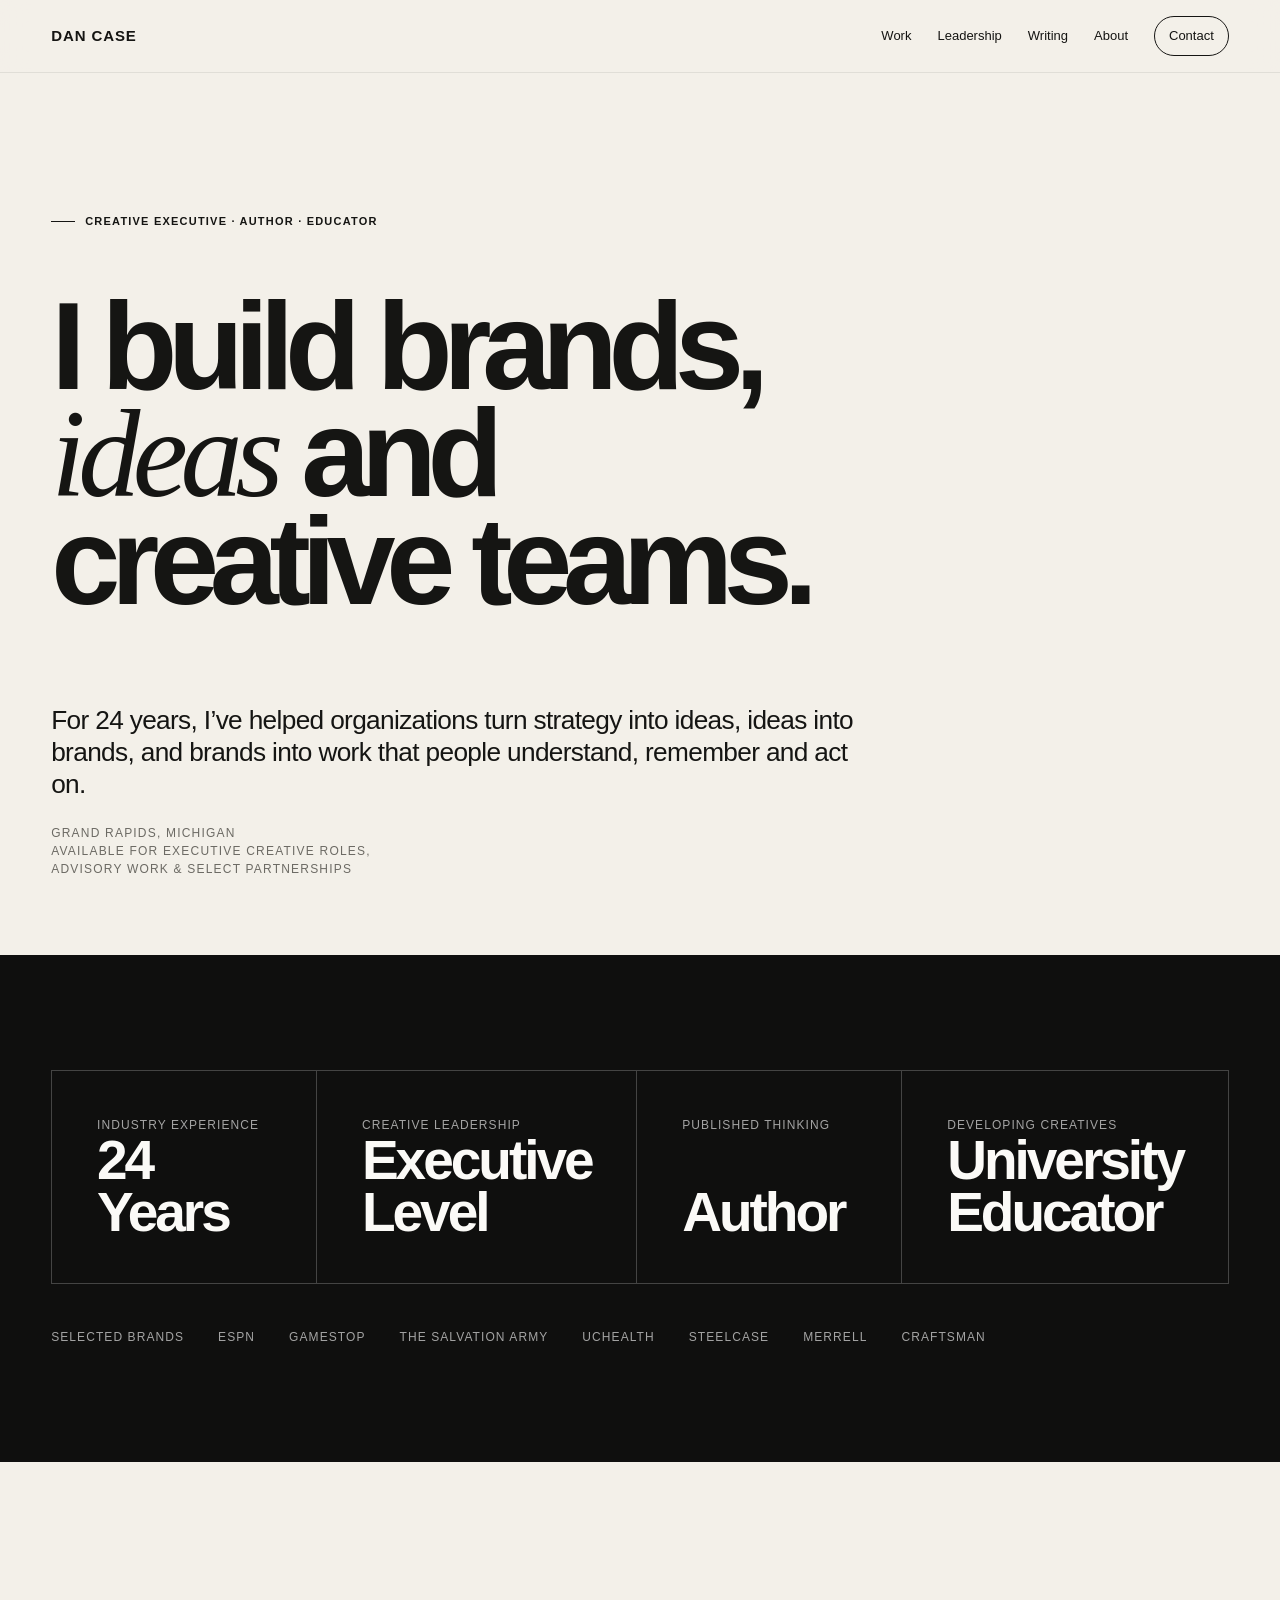
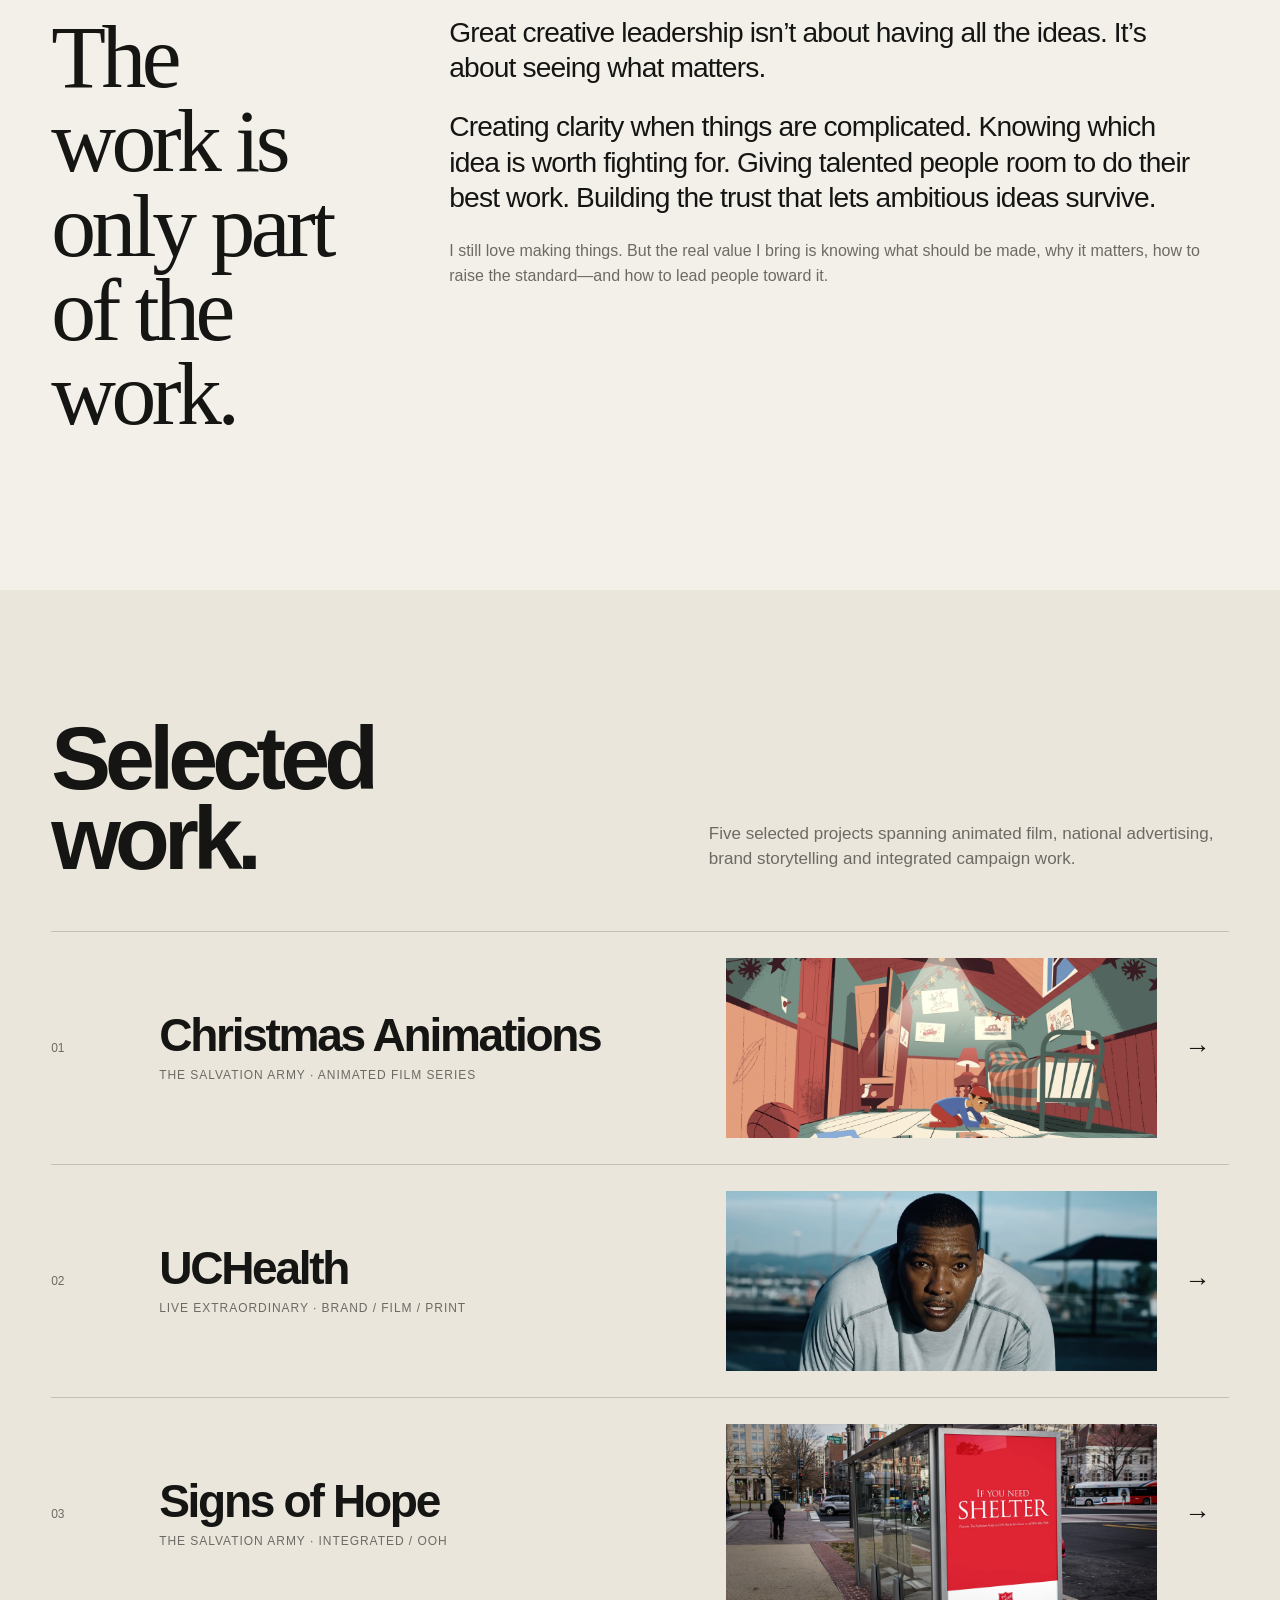
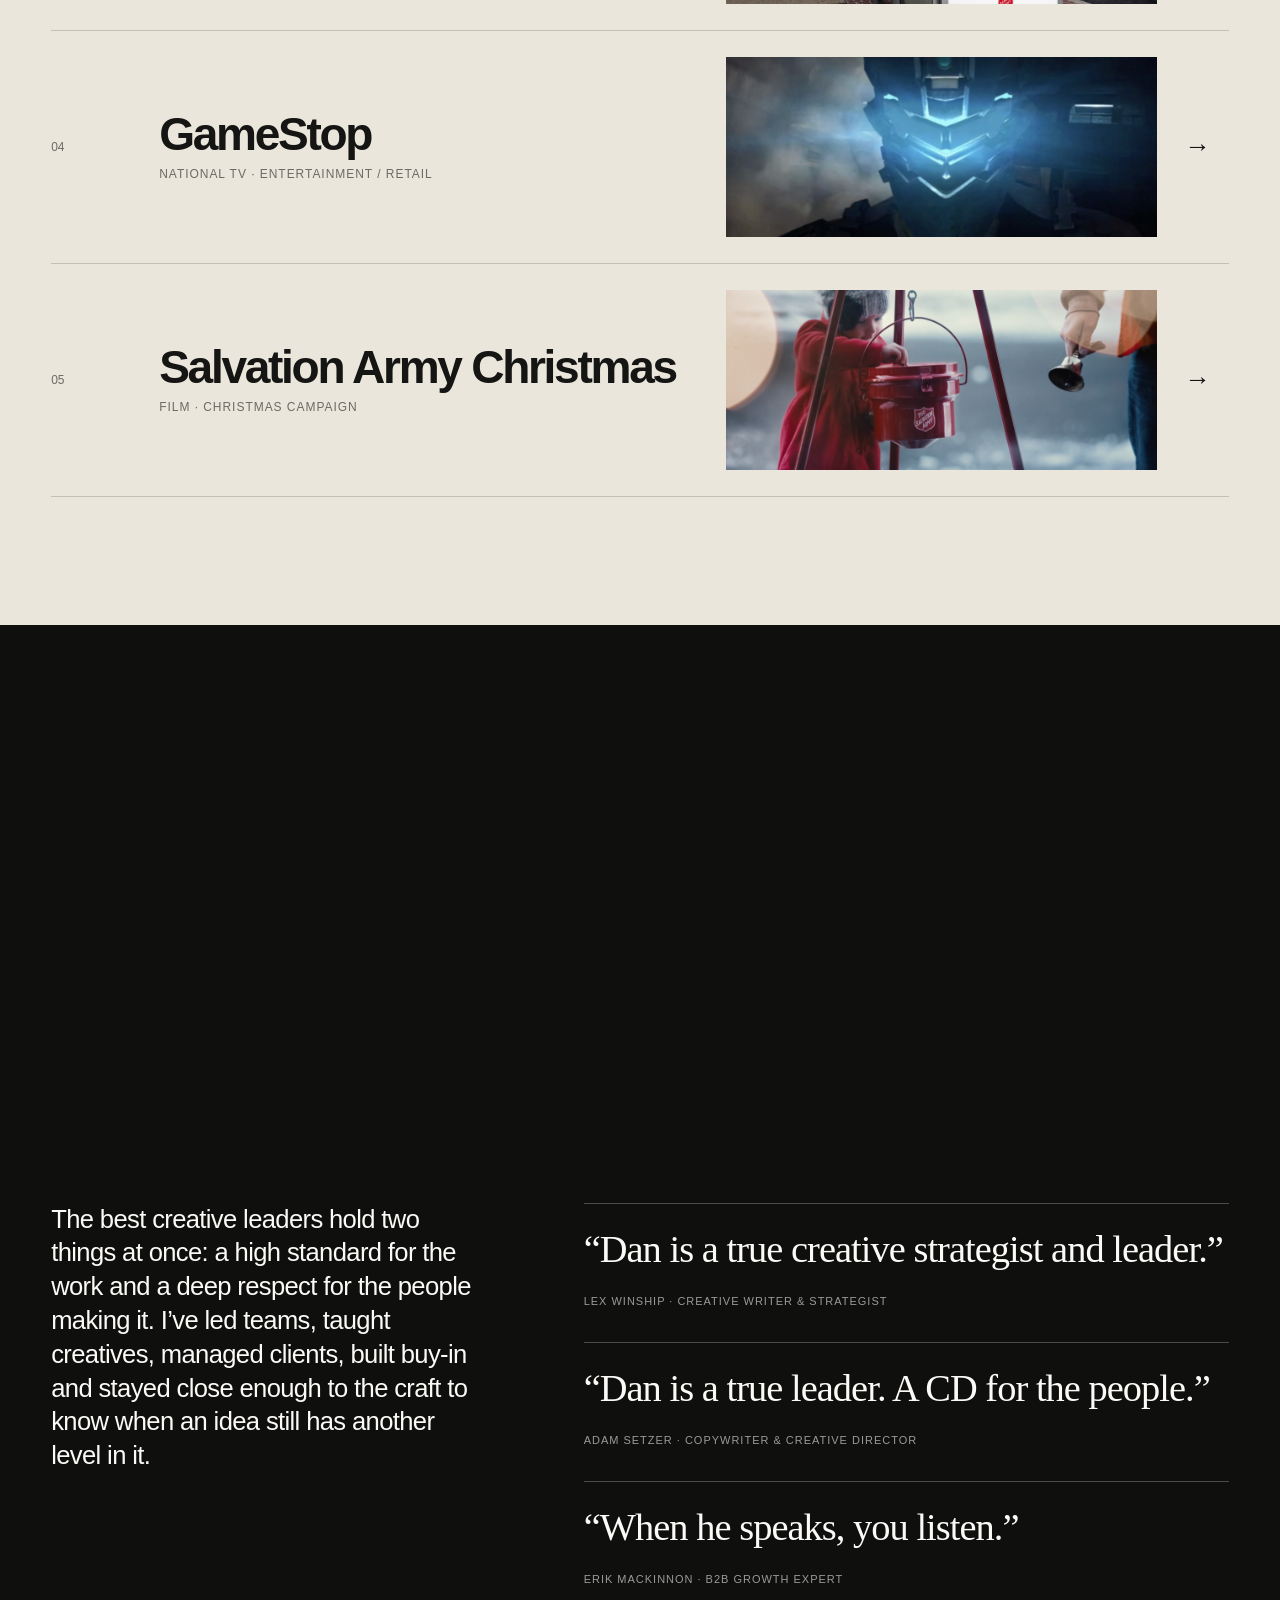
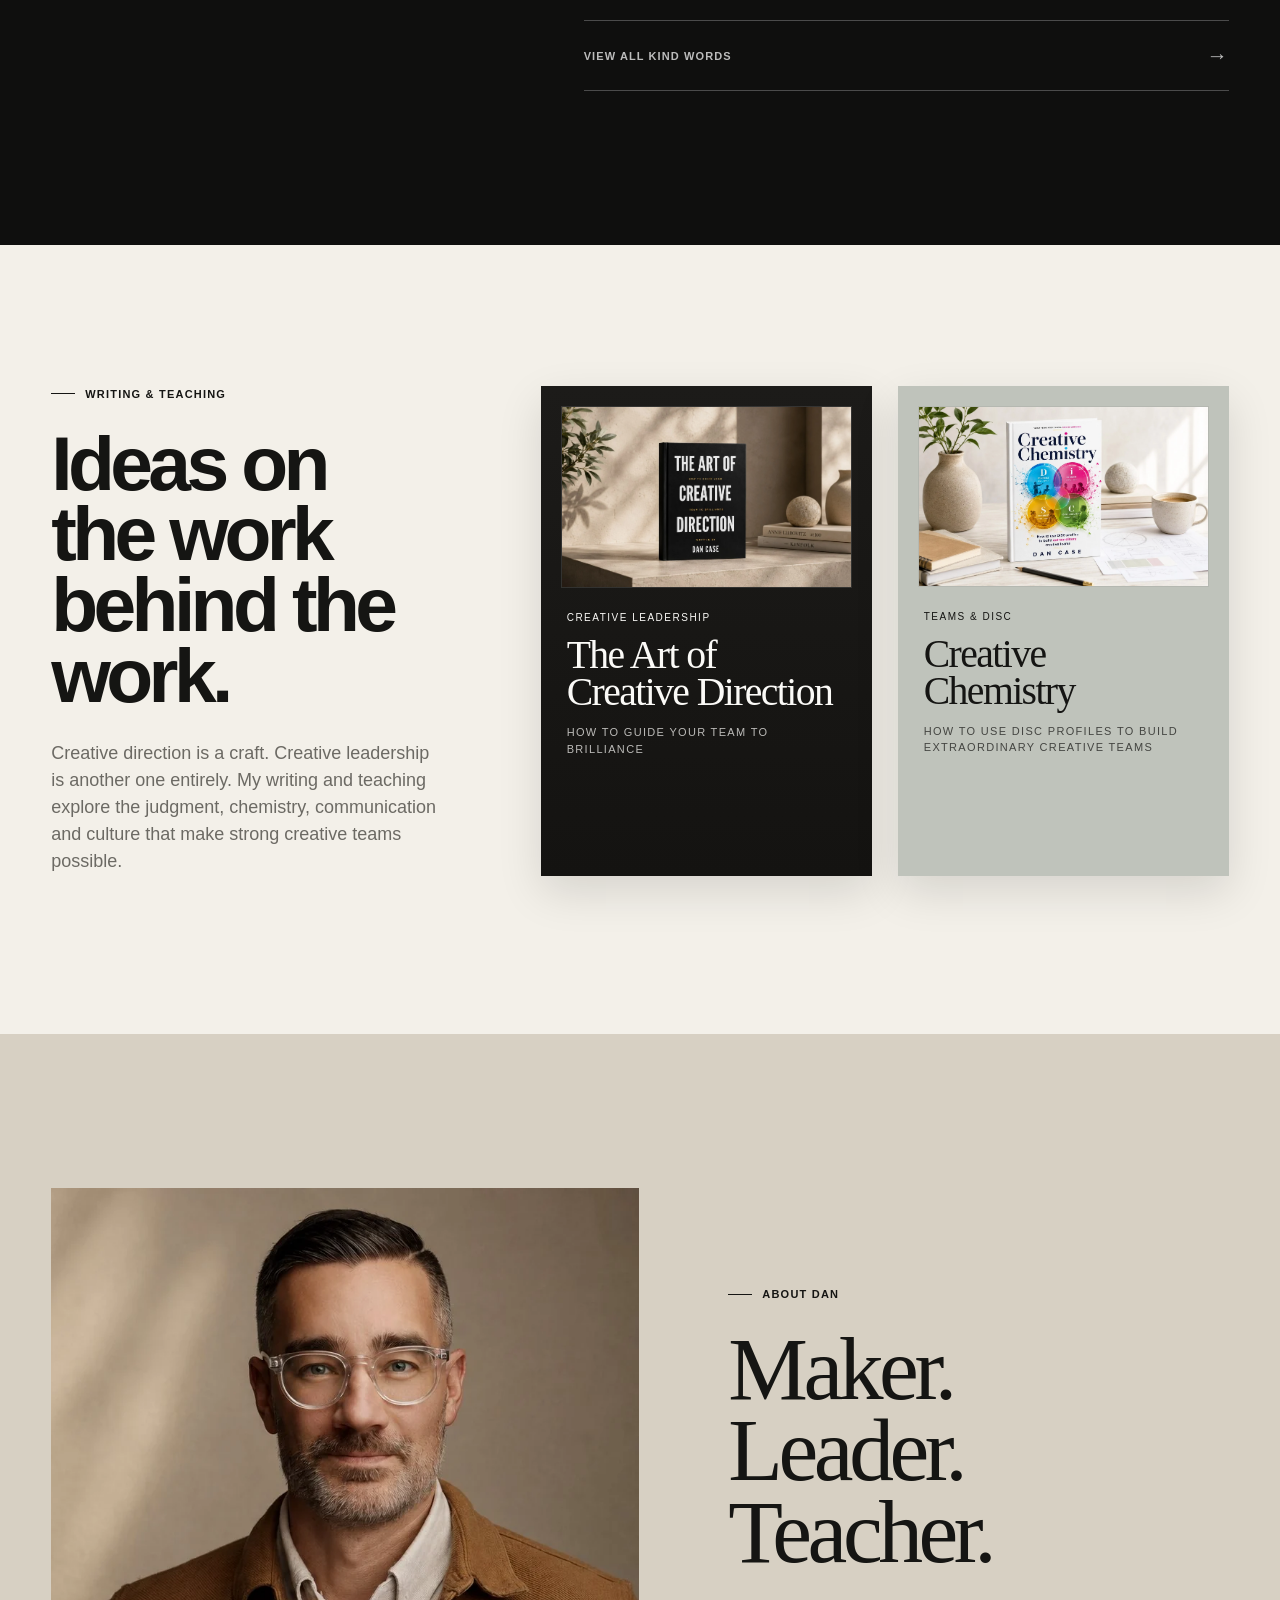
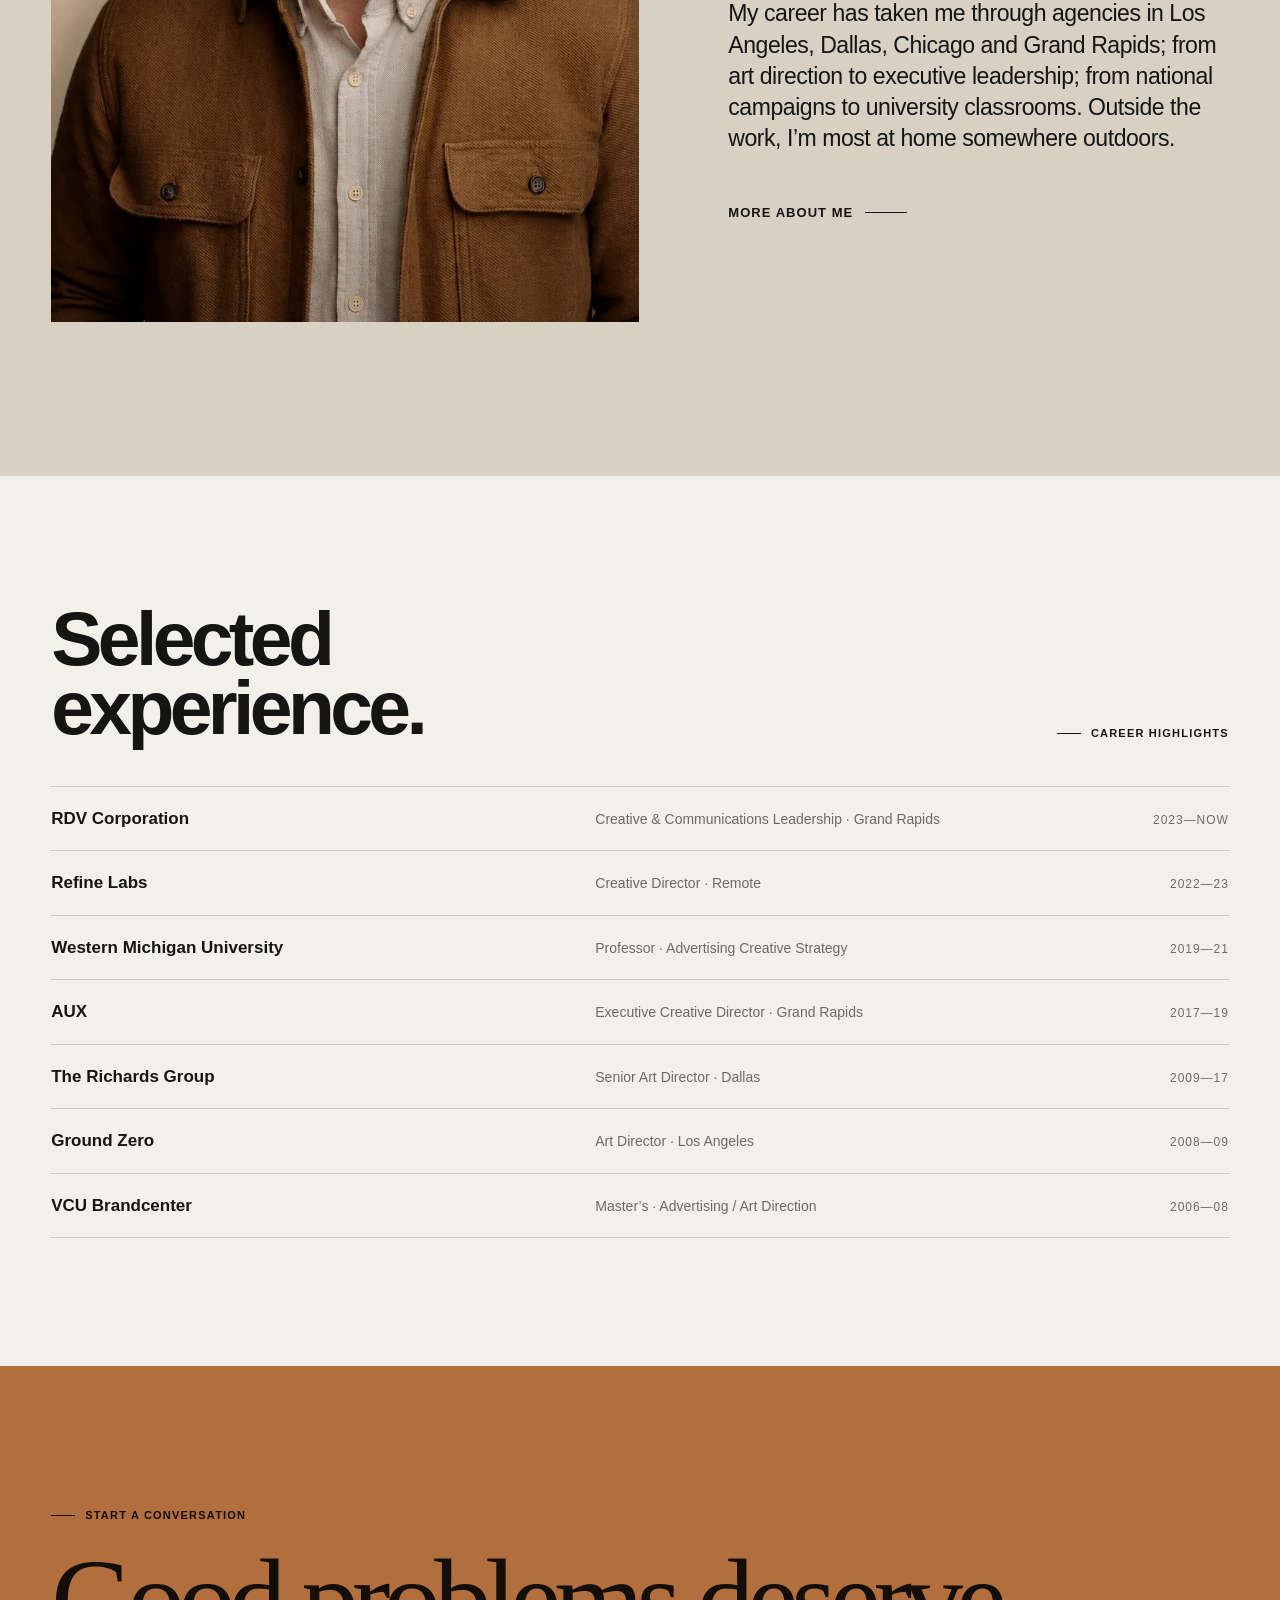
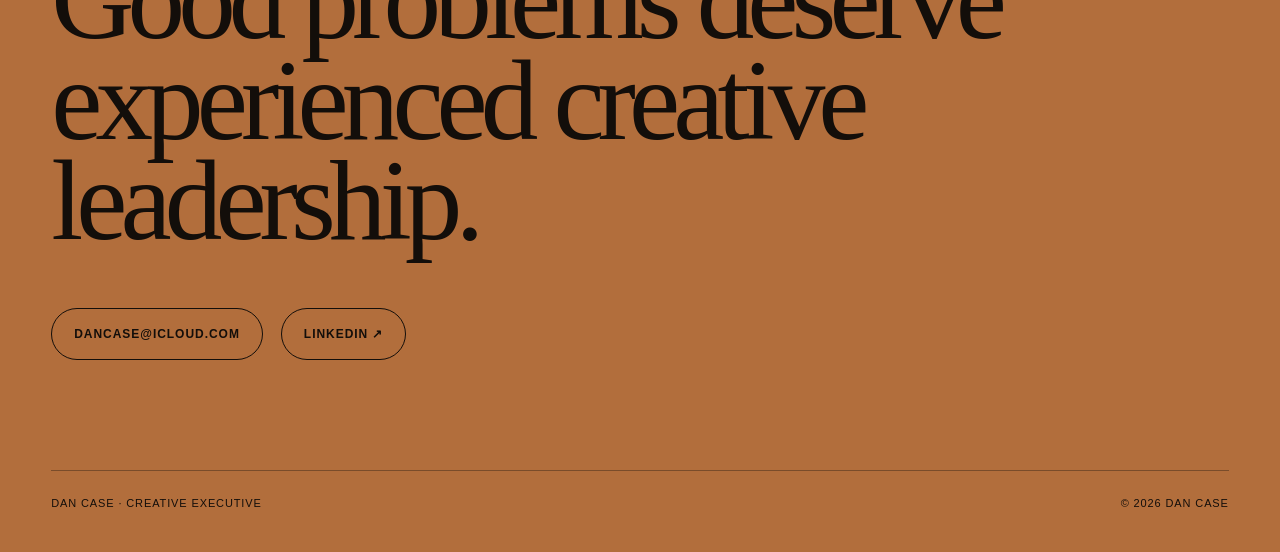
==== commit ad349987: "V15" ====
--- a/index.html
+++ b/index.html
@@ -72,7 +72,7 @@
         <a class="project-row reveal" href="work/uchealth.html">
           <span class="project-num">02</span>
           <div class="project-title"><h3>UCHealth</h3><p>Live Extraordinary · Brand / Film / Print</p></div>
-          <div class="project-thumb"><img loading="lazy" src="https://www.dropbox.com/scl/fi/bo1zzl452pdhupg2t3aoq/Screenshot-2026-08-28-at-2.02.09-PM.png?rlkey=hh07iwen4odmr2de15lyogk36&raw=1" alt="UCHealth Live Extraordinary campaign"></div>
+          <div class="project-thumb"><img loading="lazy" src="assets/images/work/uchealth-hero.png" alt="UCHealth Live Extraordinary campaign"></div>
           <span class="project-arrow">→</span>
         </a>
         <a class="project-row reveal" href="work/signs-of-hope.html">
@@ -158,7 +158,7 @@
       <div class="experience-head reveal"><h2>Selected<br>experience.</h2><div class="eyebrow">Career highlights</div></div>
       <div class="role-list reveal">
         <div class="role"><strong>RDV Corporation</strong><span>Creative & Communications Leadership · Grand Rapids</span><span class="year">2023—Now</span></div>
-        <div class="role"><strong>Refine Labs</strong><span>Associate Creative Director · Remote</span><span class="year">2022—23</span></div>
+        <div class="role"><strong>Refine Labs</strong><span>Creative Director · Remote</span><span class="year">2022—23</span></div>
         <div class="role"><strong>Western Michigan University</strong><span>Professor · Advertising Creative Strategy</span><span class="year">2019—21</span></div>
         <div class="role"><strong>AUX</strong><span>Executive Creative Director · Grand Rapids</span><span class="year">2017—19</span></div>
         <div class="role"><strong>The Richards Group</strong><span>Senior Art Director · Dallas</span><span class="year">2009—17</span></div>
--- a/styles.css
+++ b/styles.css
@@ -394,3 +394,12 @@
   *, *::before, *::after { transition-duration: .001ms !important; animation-duration: .001ms !important; animation-iteration-count: 1 !important; }
   .reveal { opacity: 1; transform: none; }
 }
+
+
+/* V15 — breathing room under editorial + contact section labels */
+.page-hero > .eyebrow { margin-bottom: clamp(22px, 2vw, 32px); }
+.contact > .shell > .eyebrow { margin-bottom: clamp(22px, 2vw, 32px); }
+
+/* V15 — the light book cover has no aspect-ratio wrapper, so height:100%
+   resolved against an indefinite parent and the image collapsed to 0px */
+.light-book .book-art img { height: auto; }
